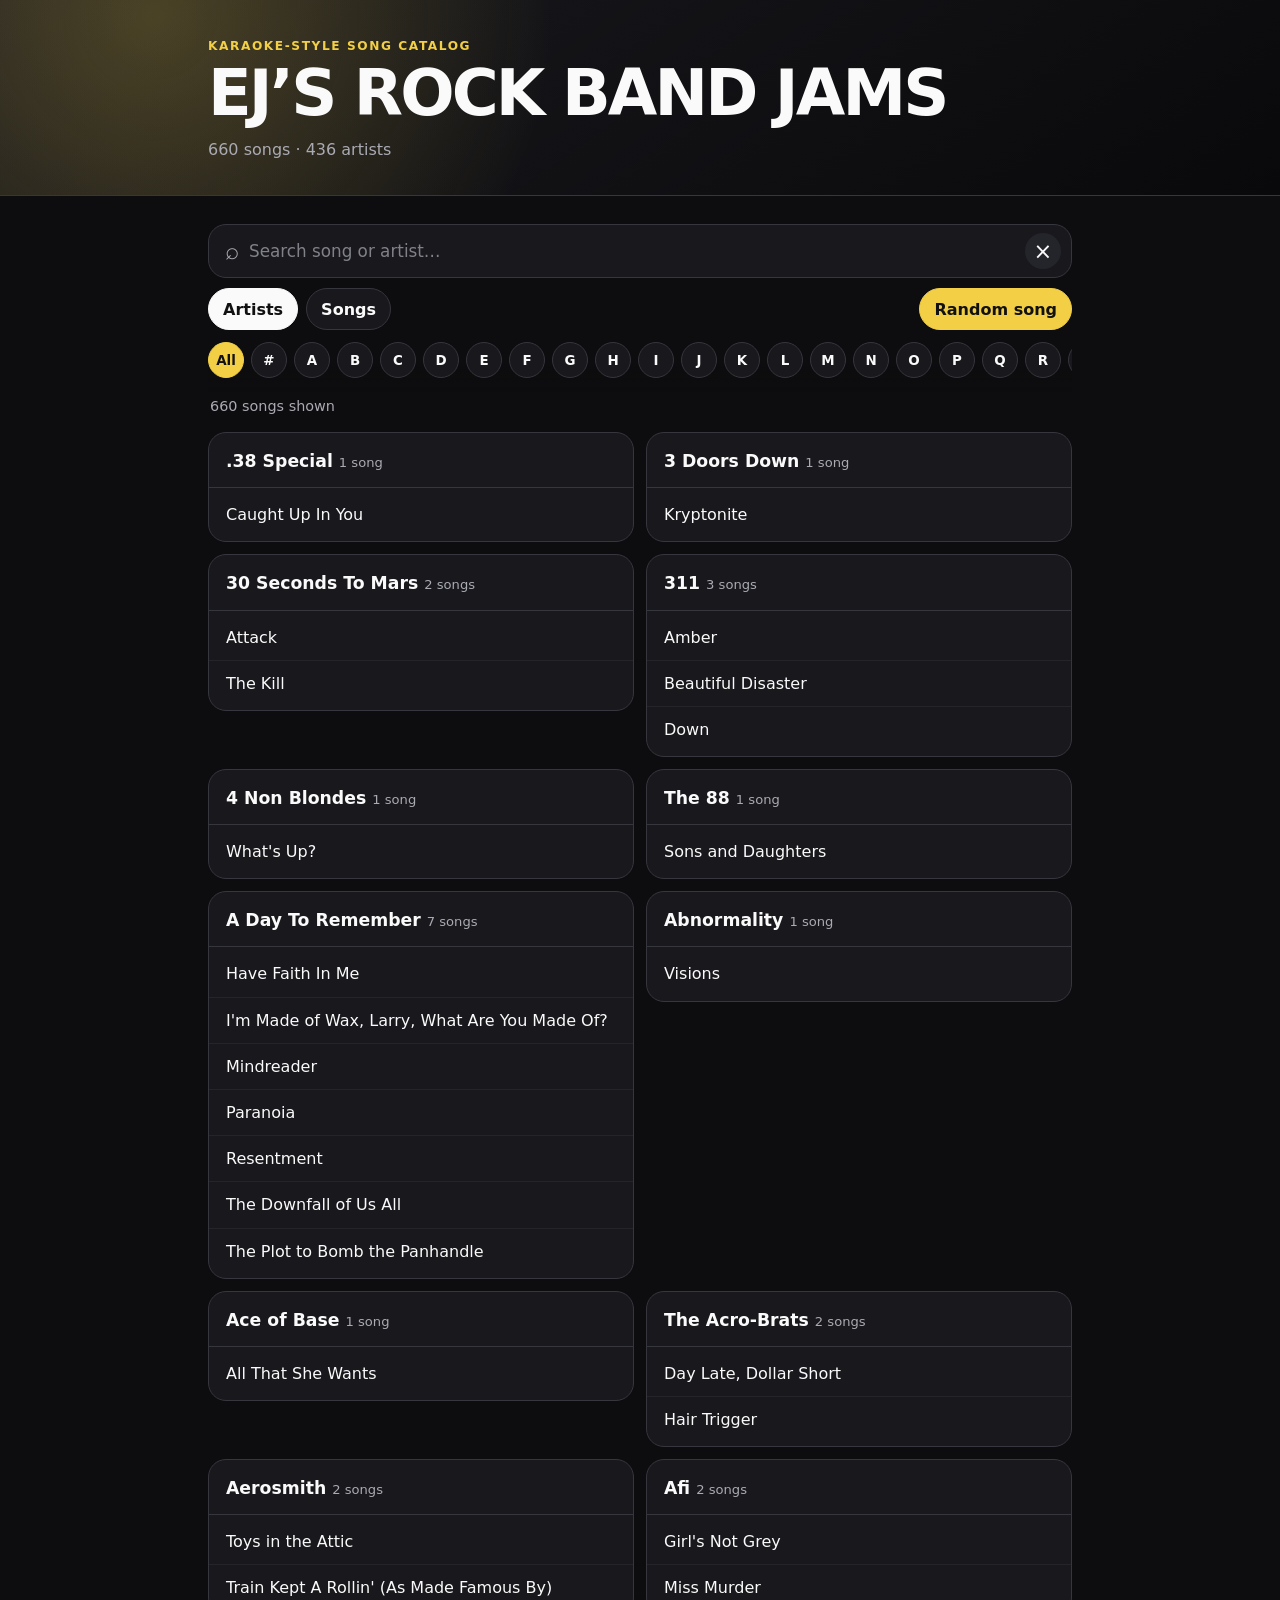
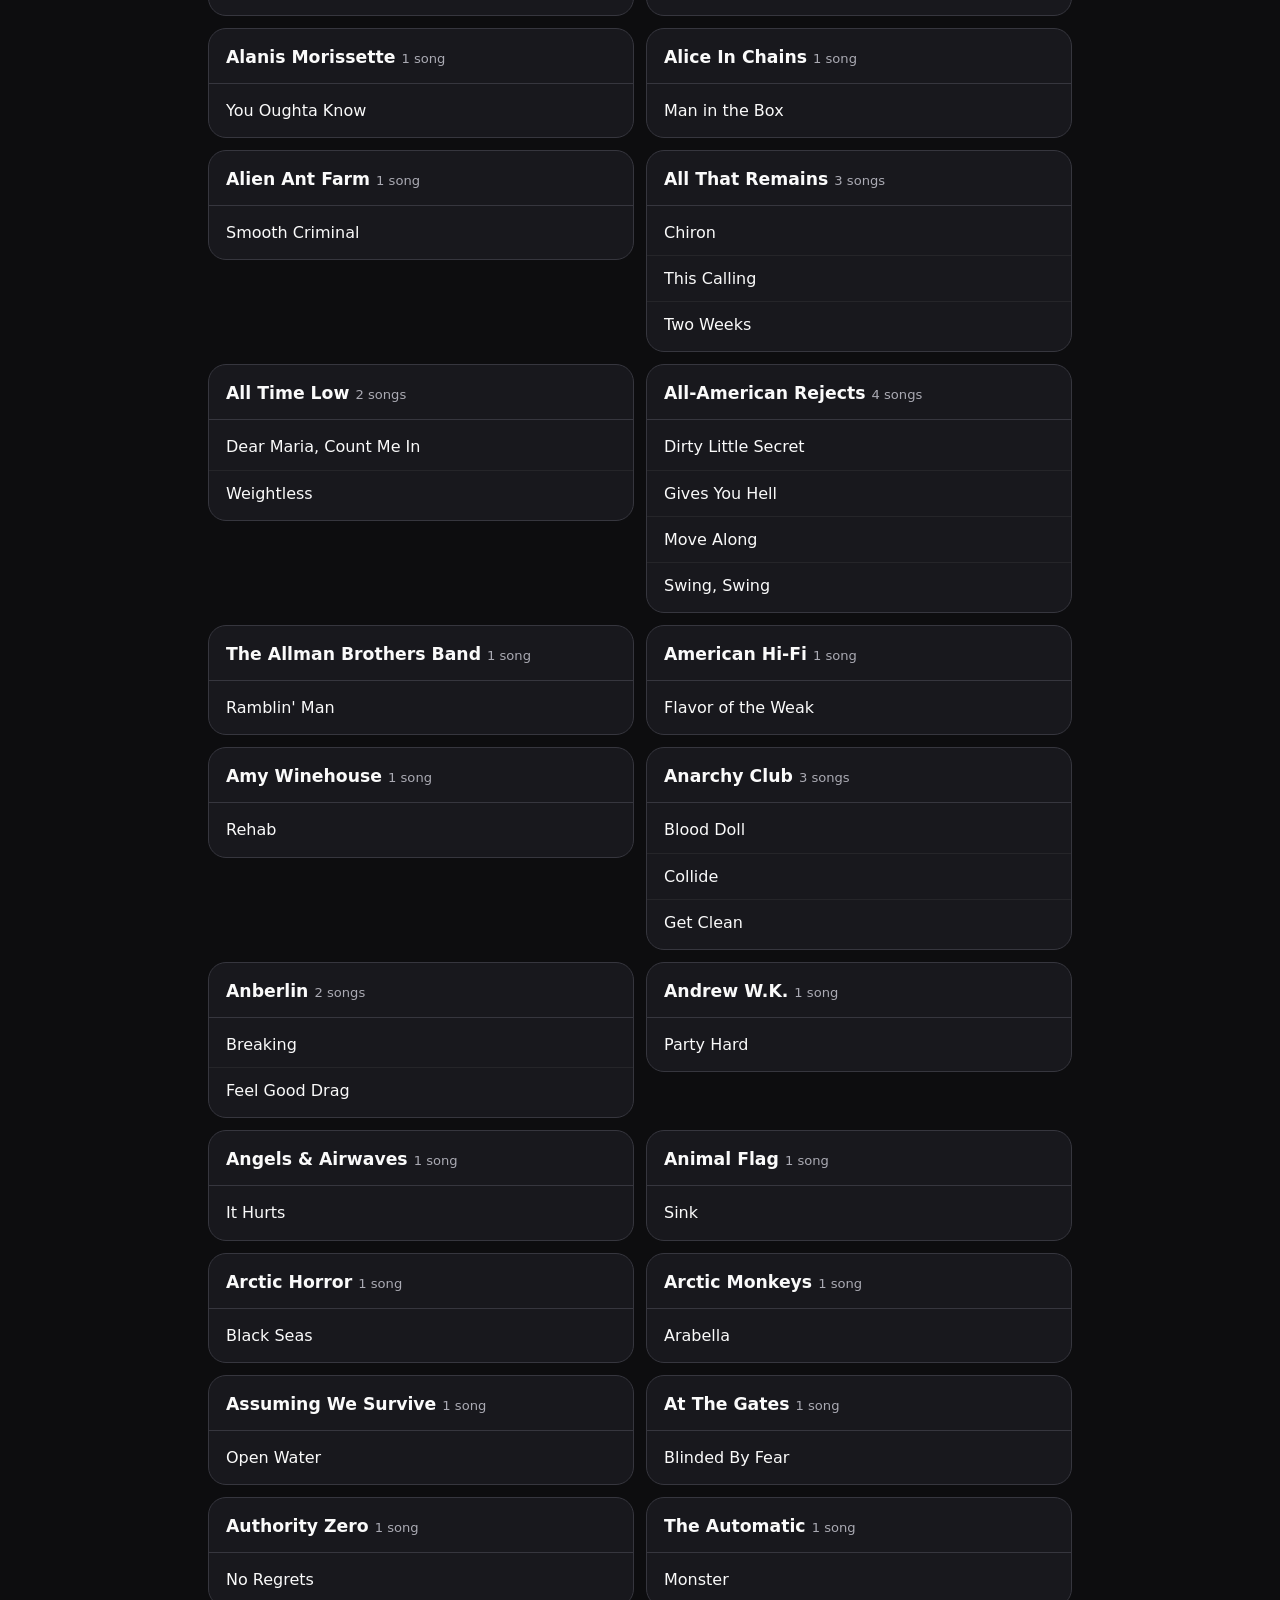
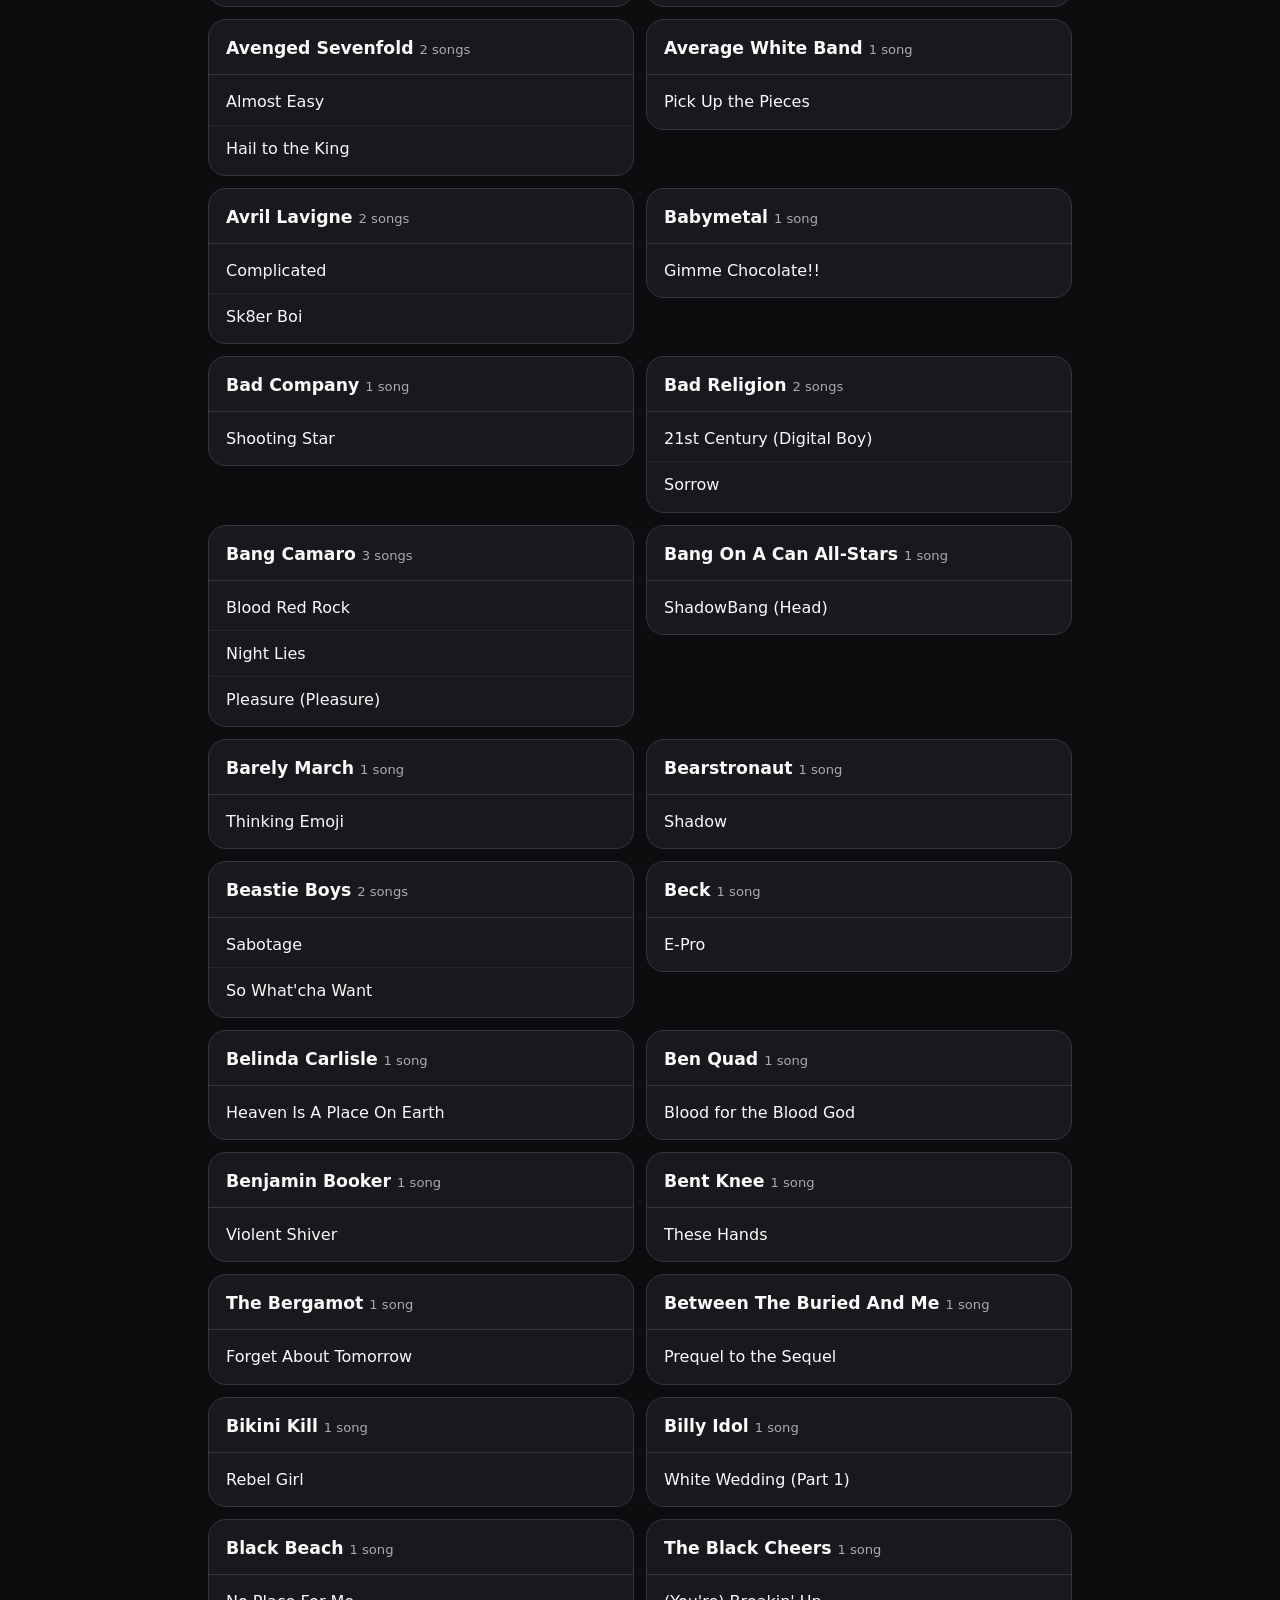
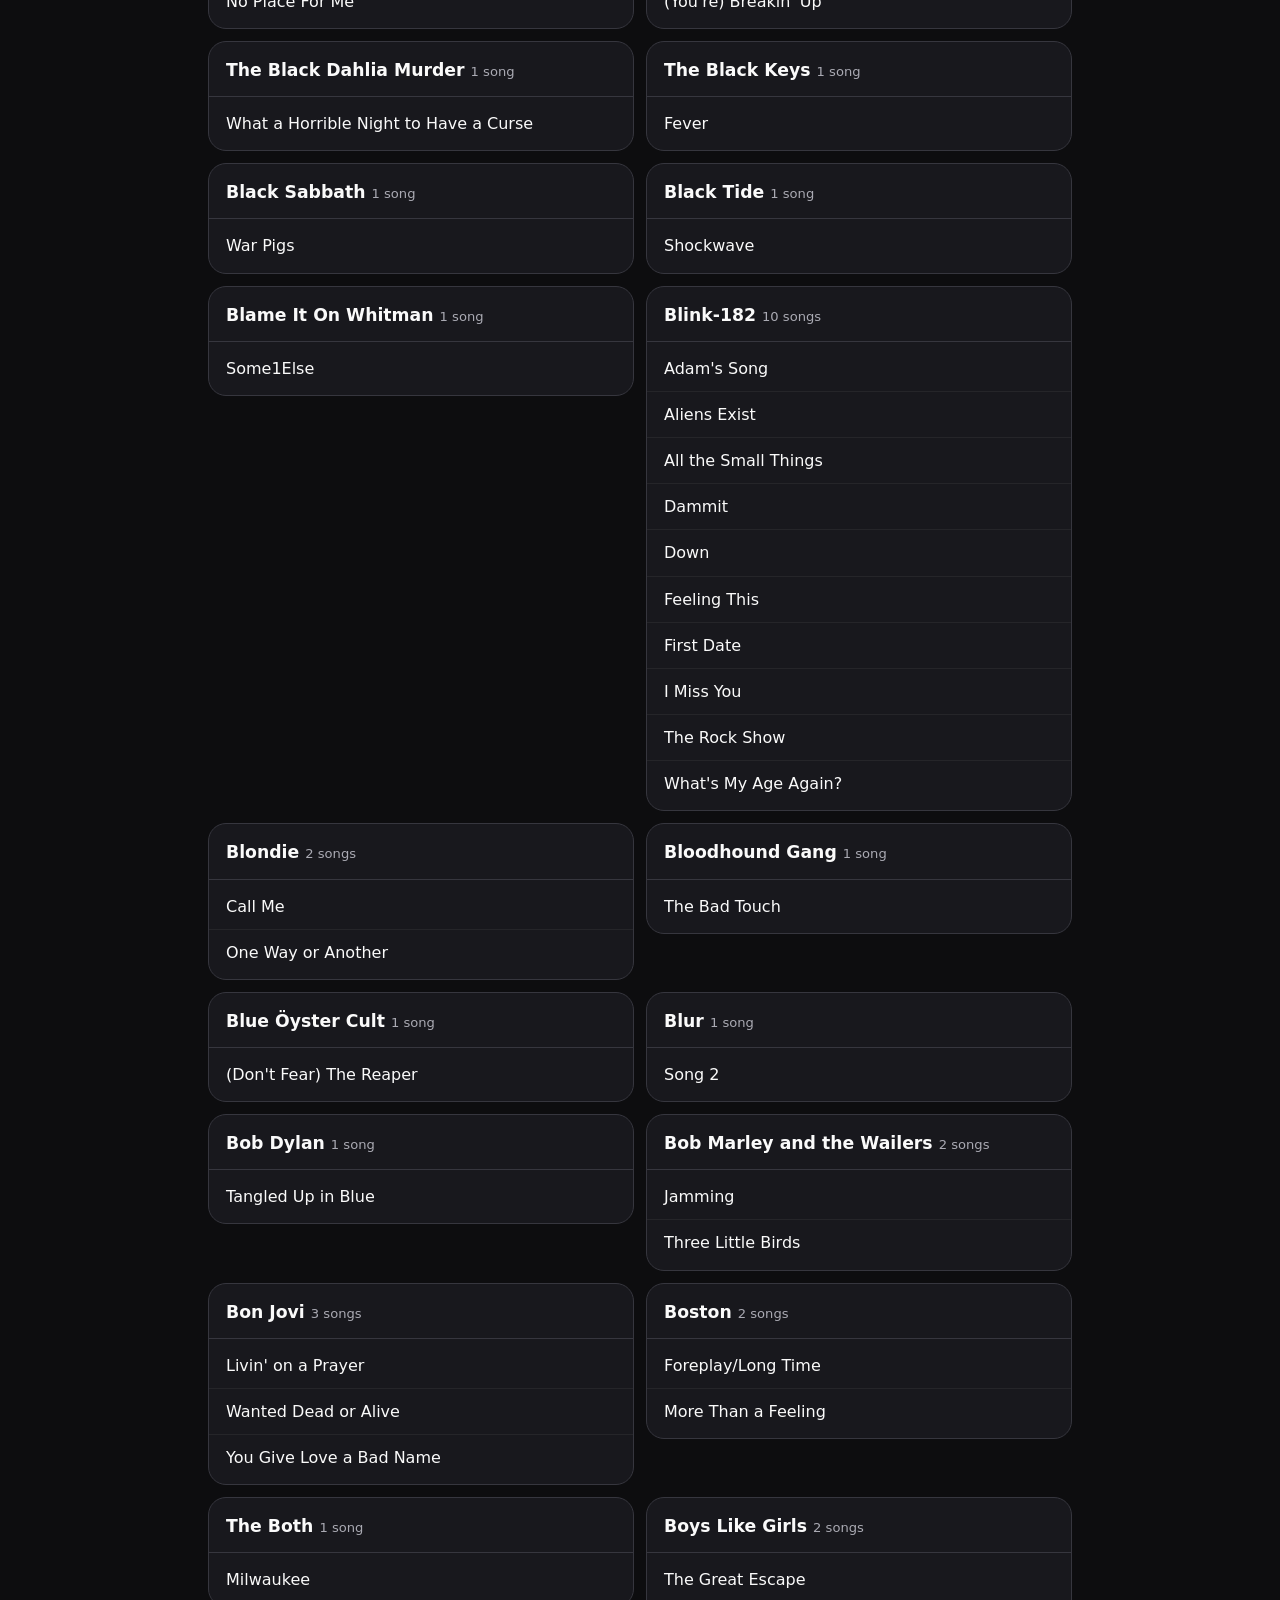
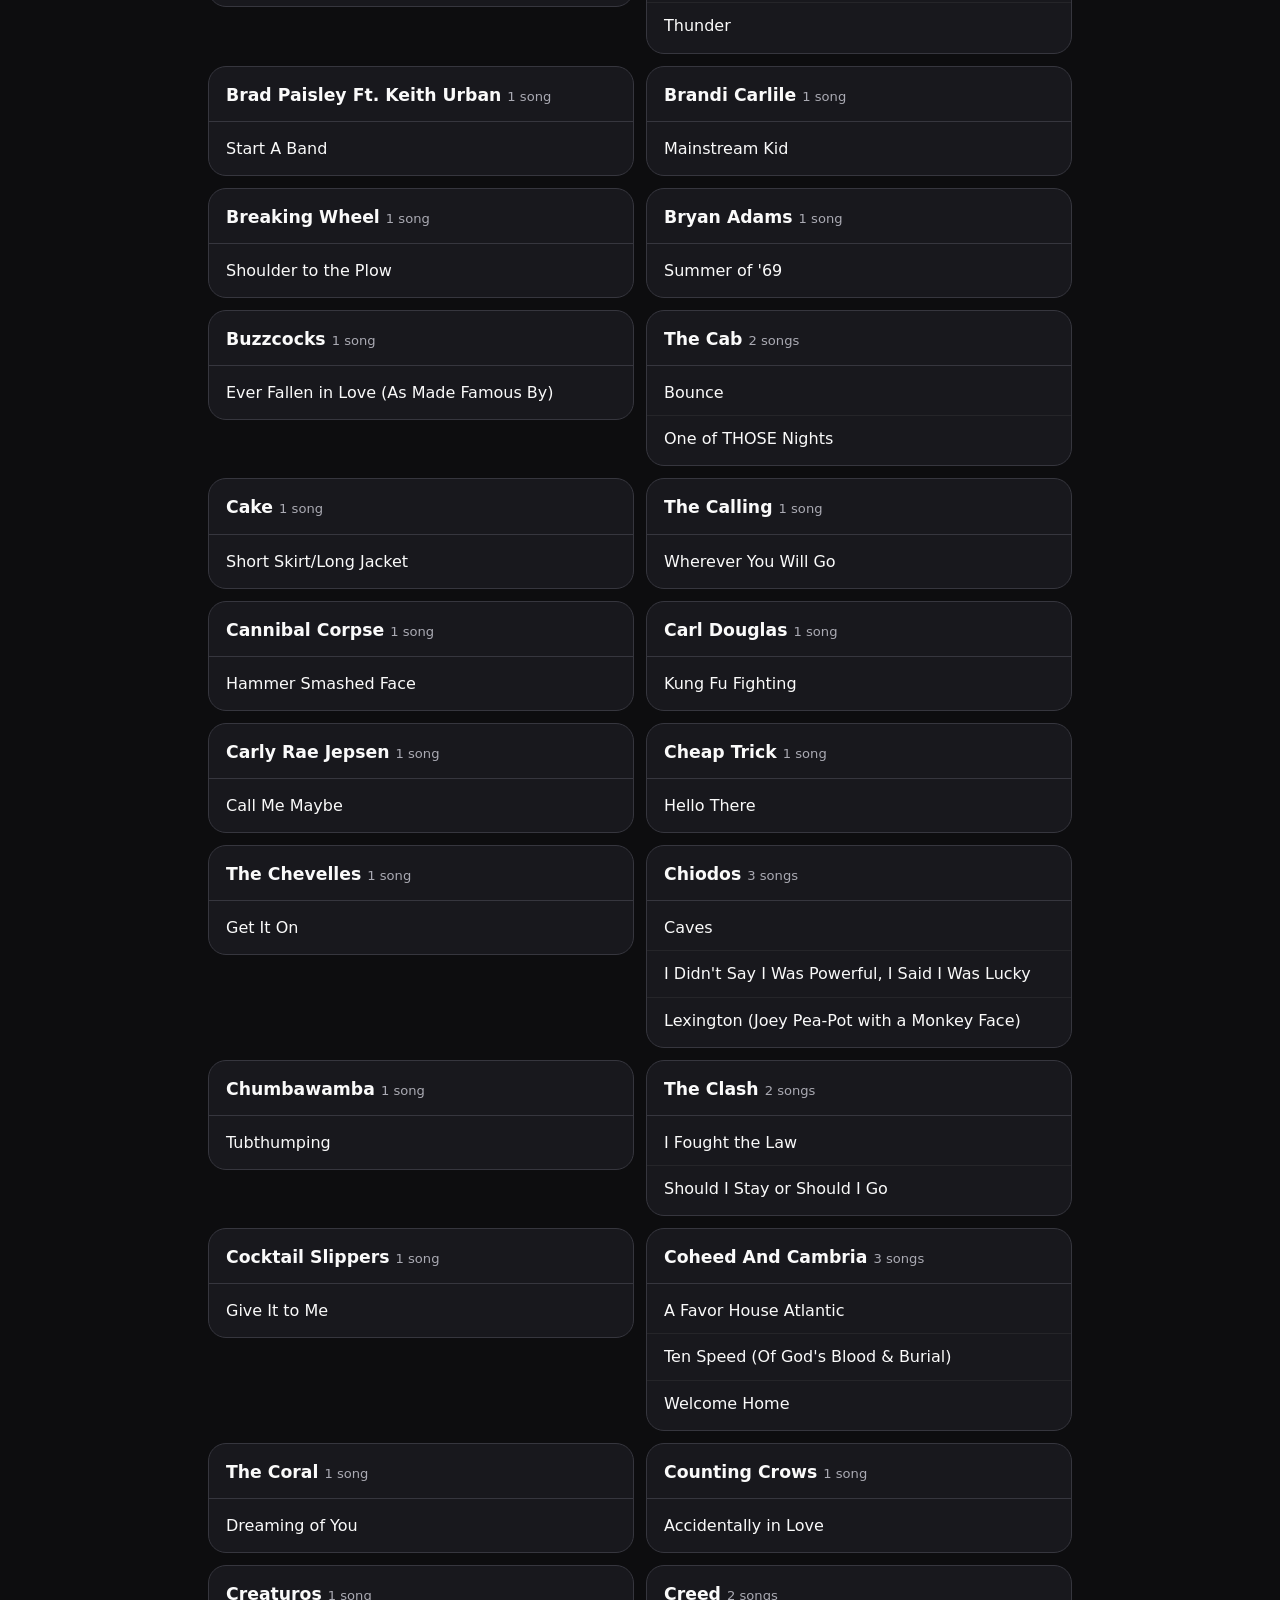
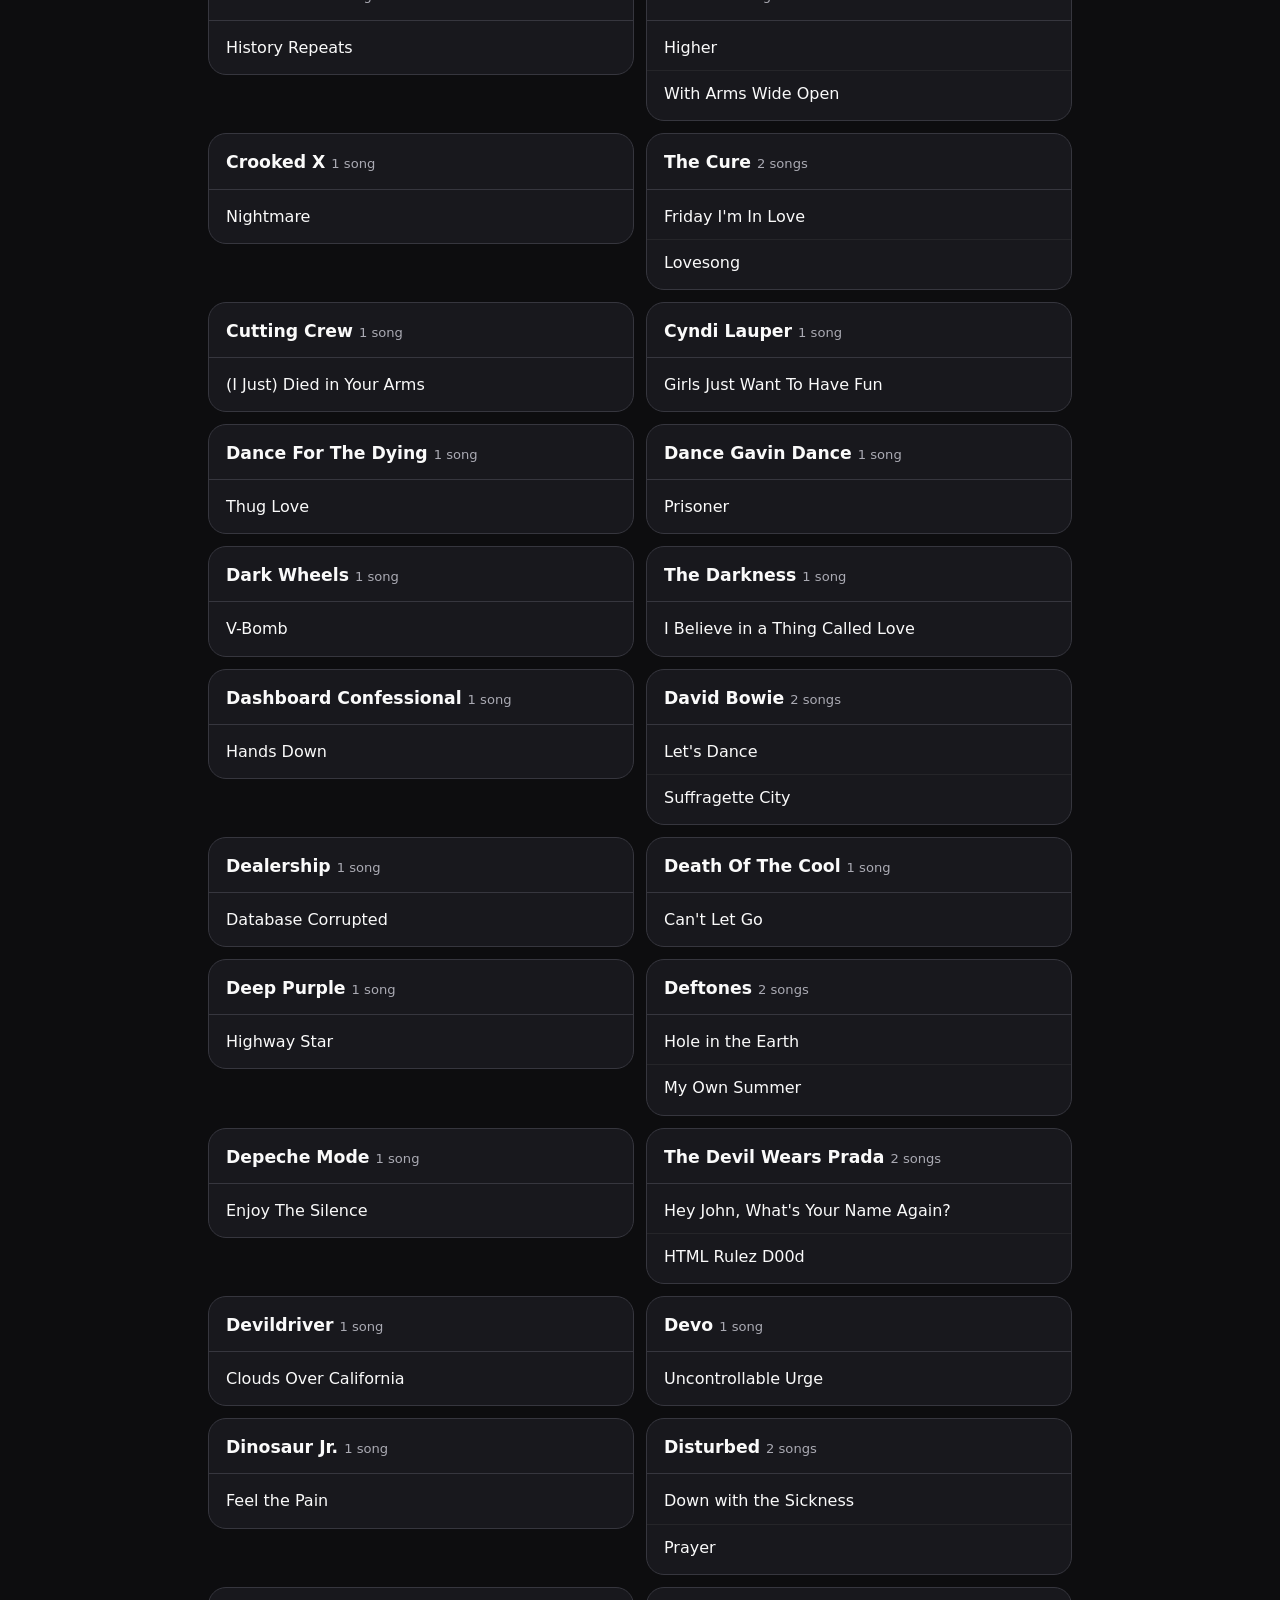
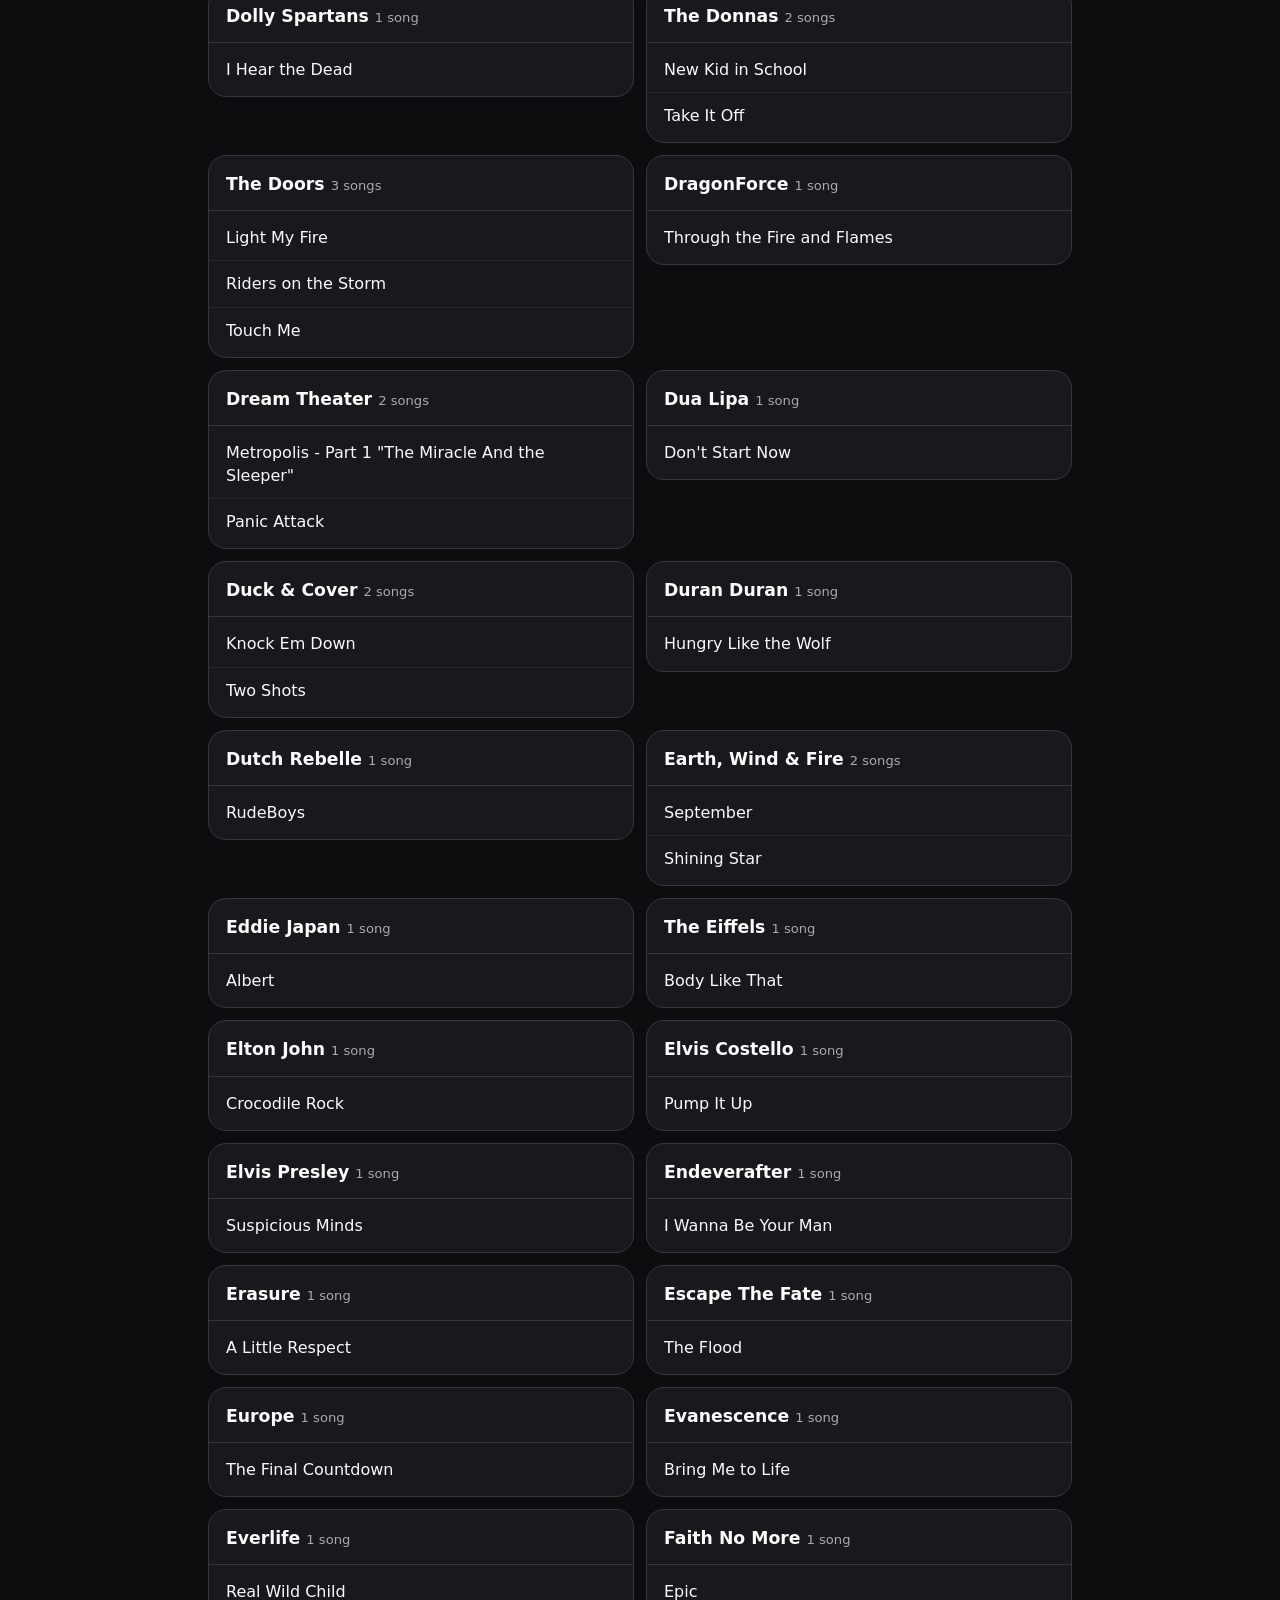
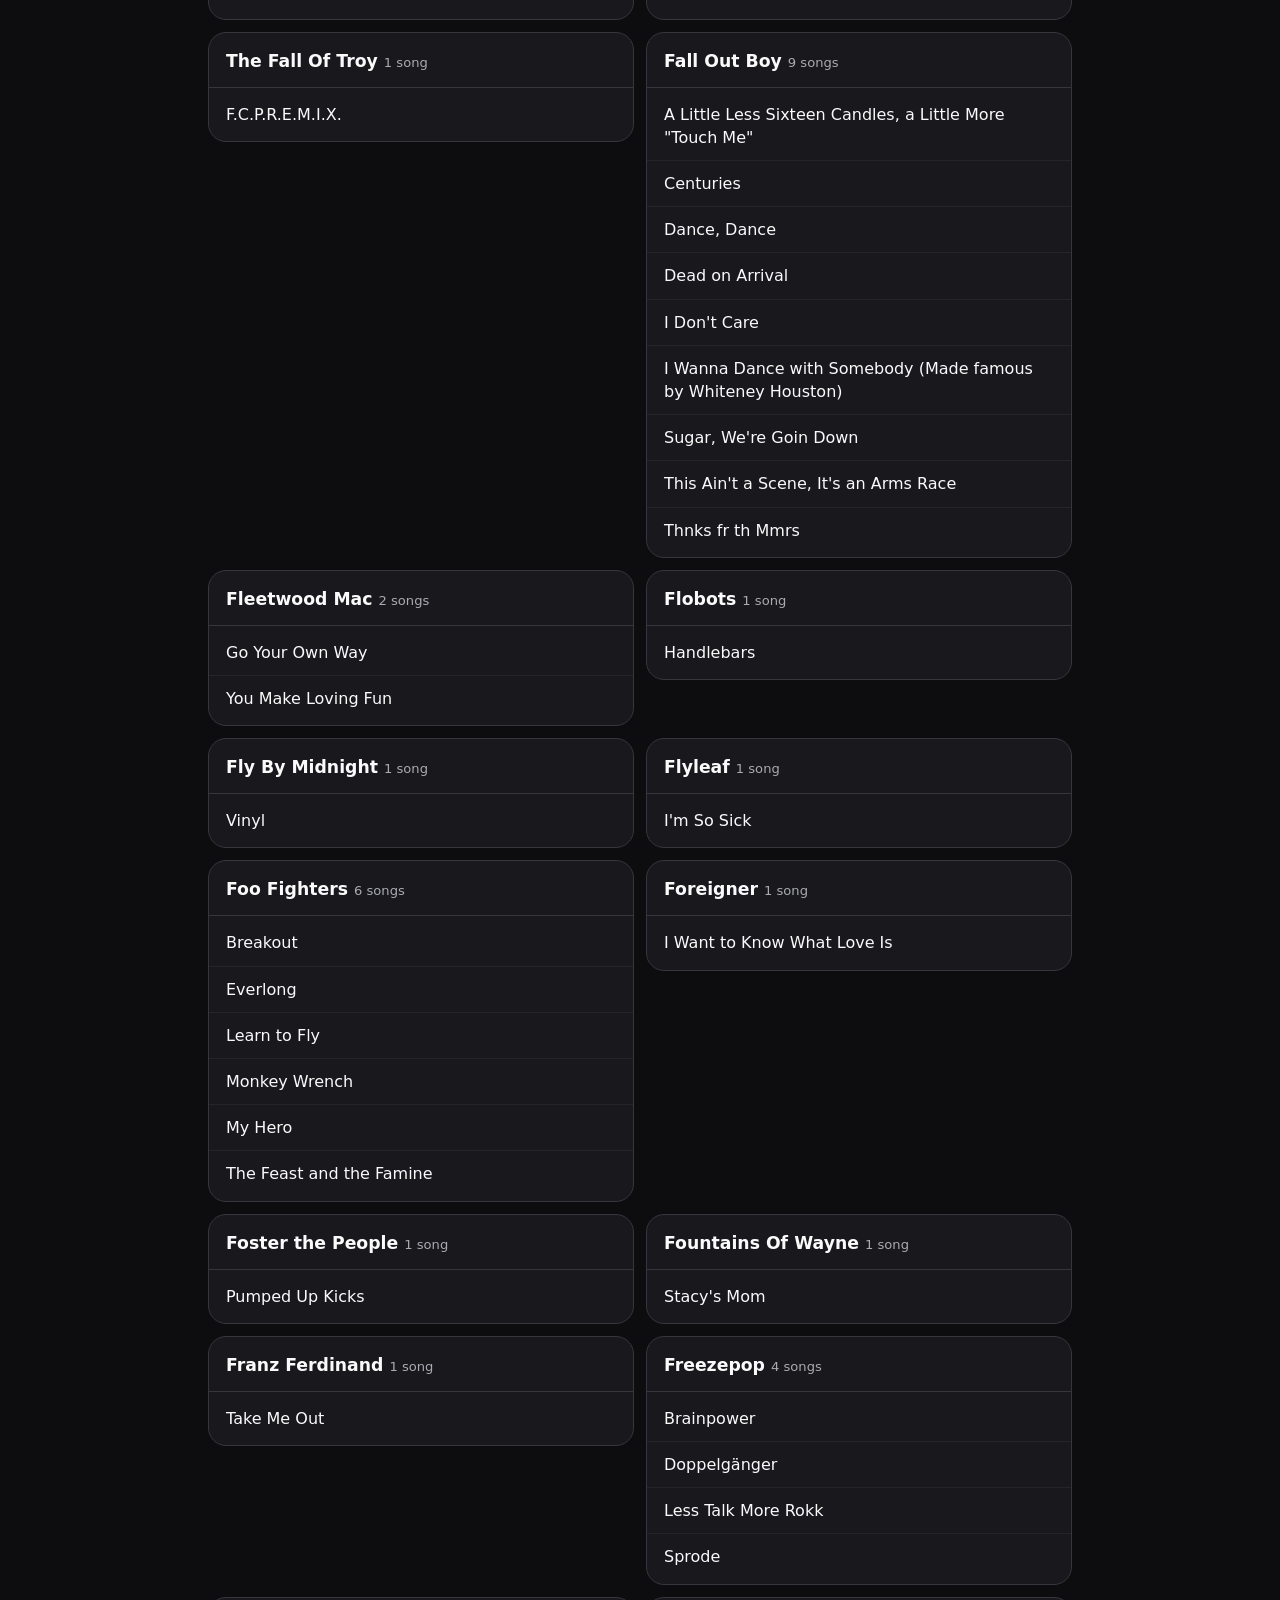
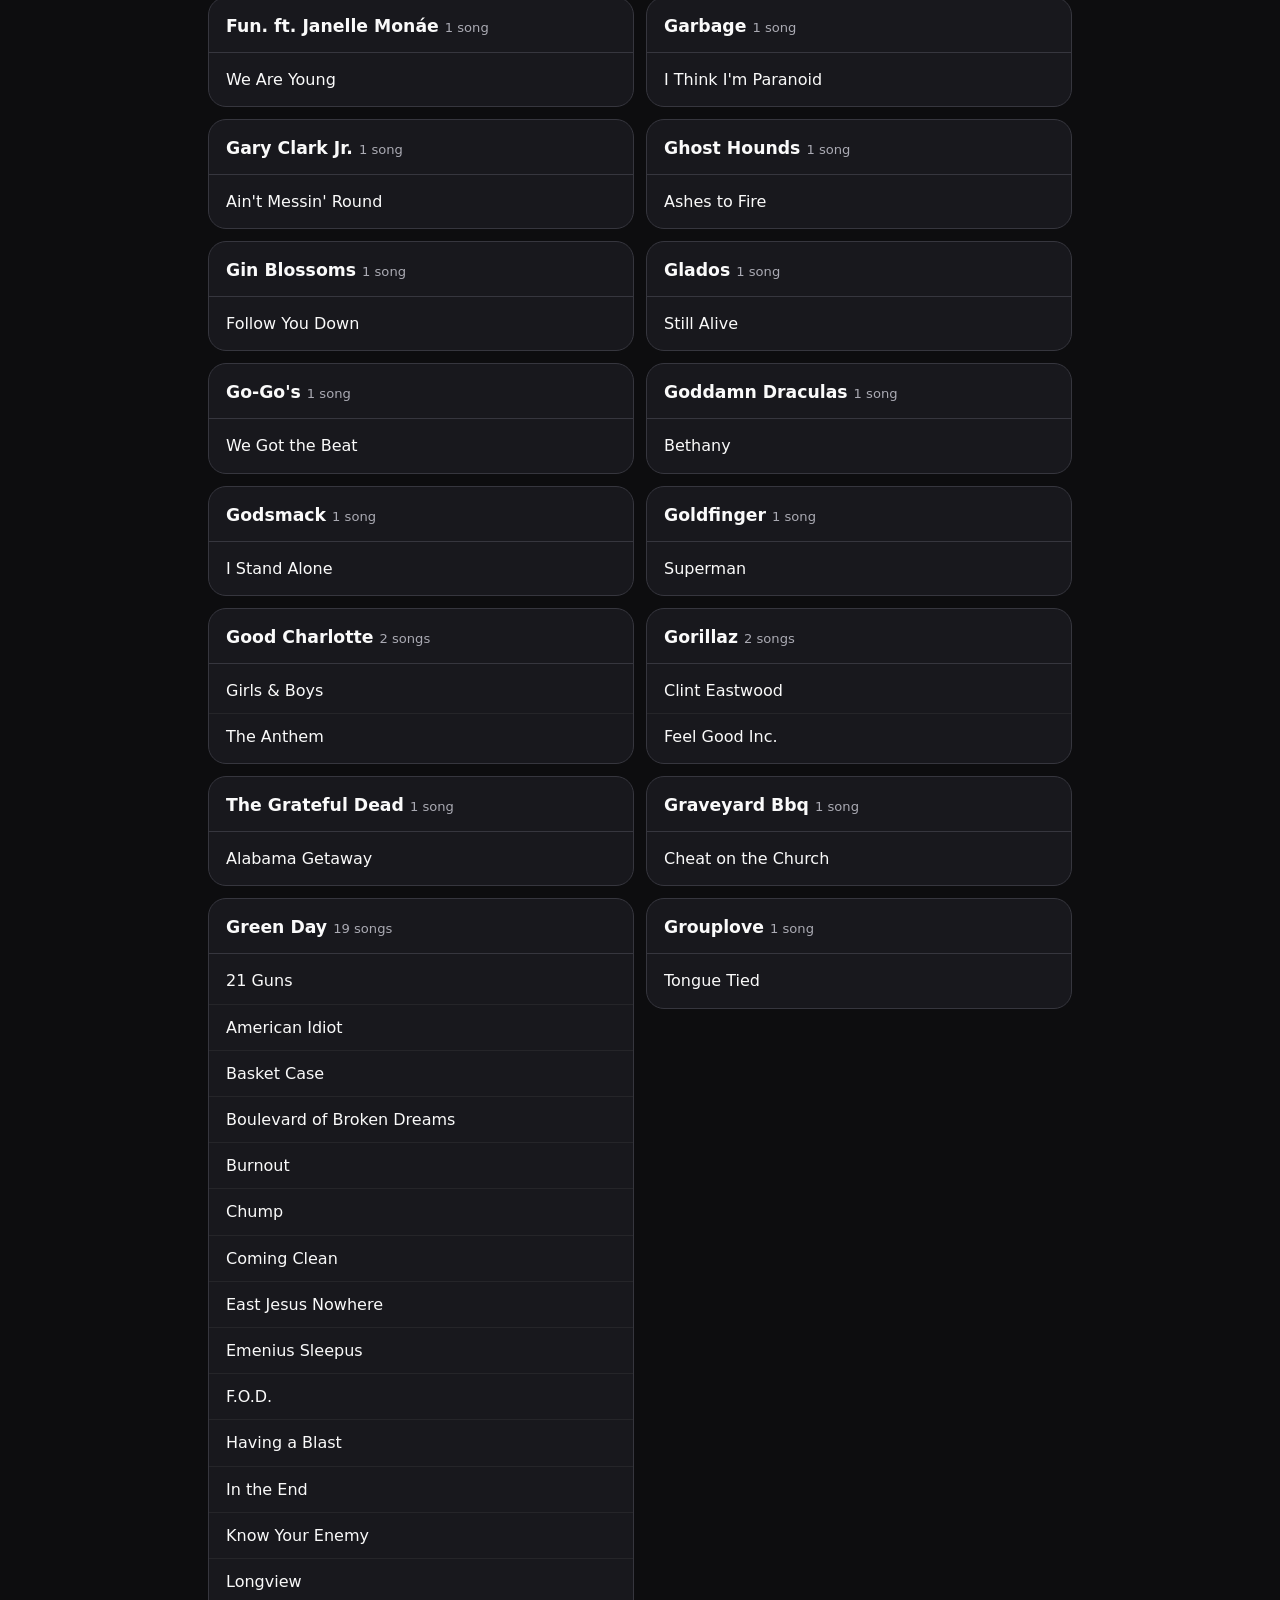
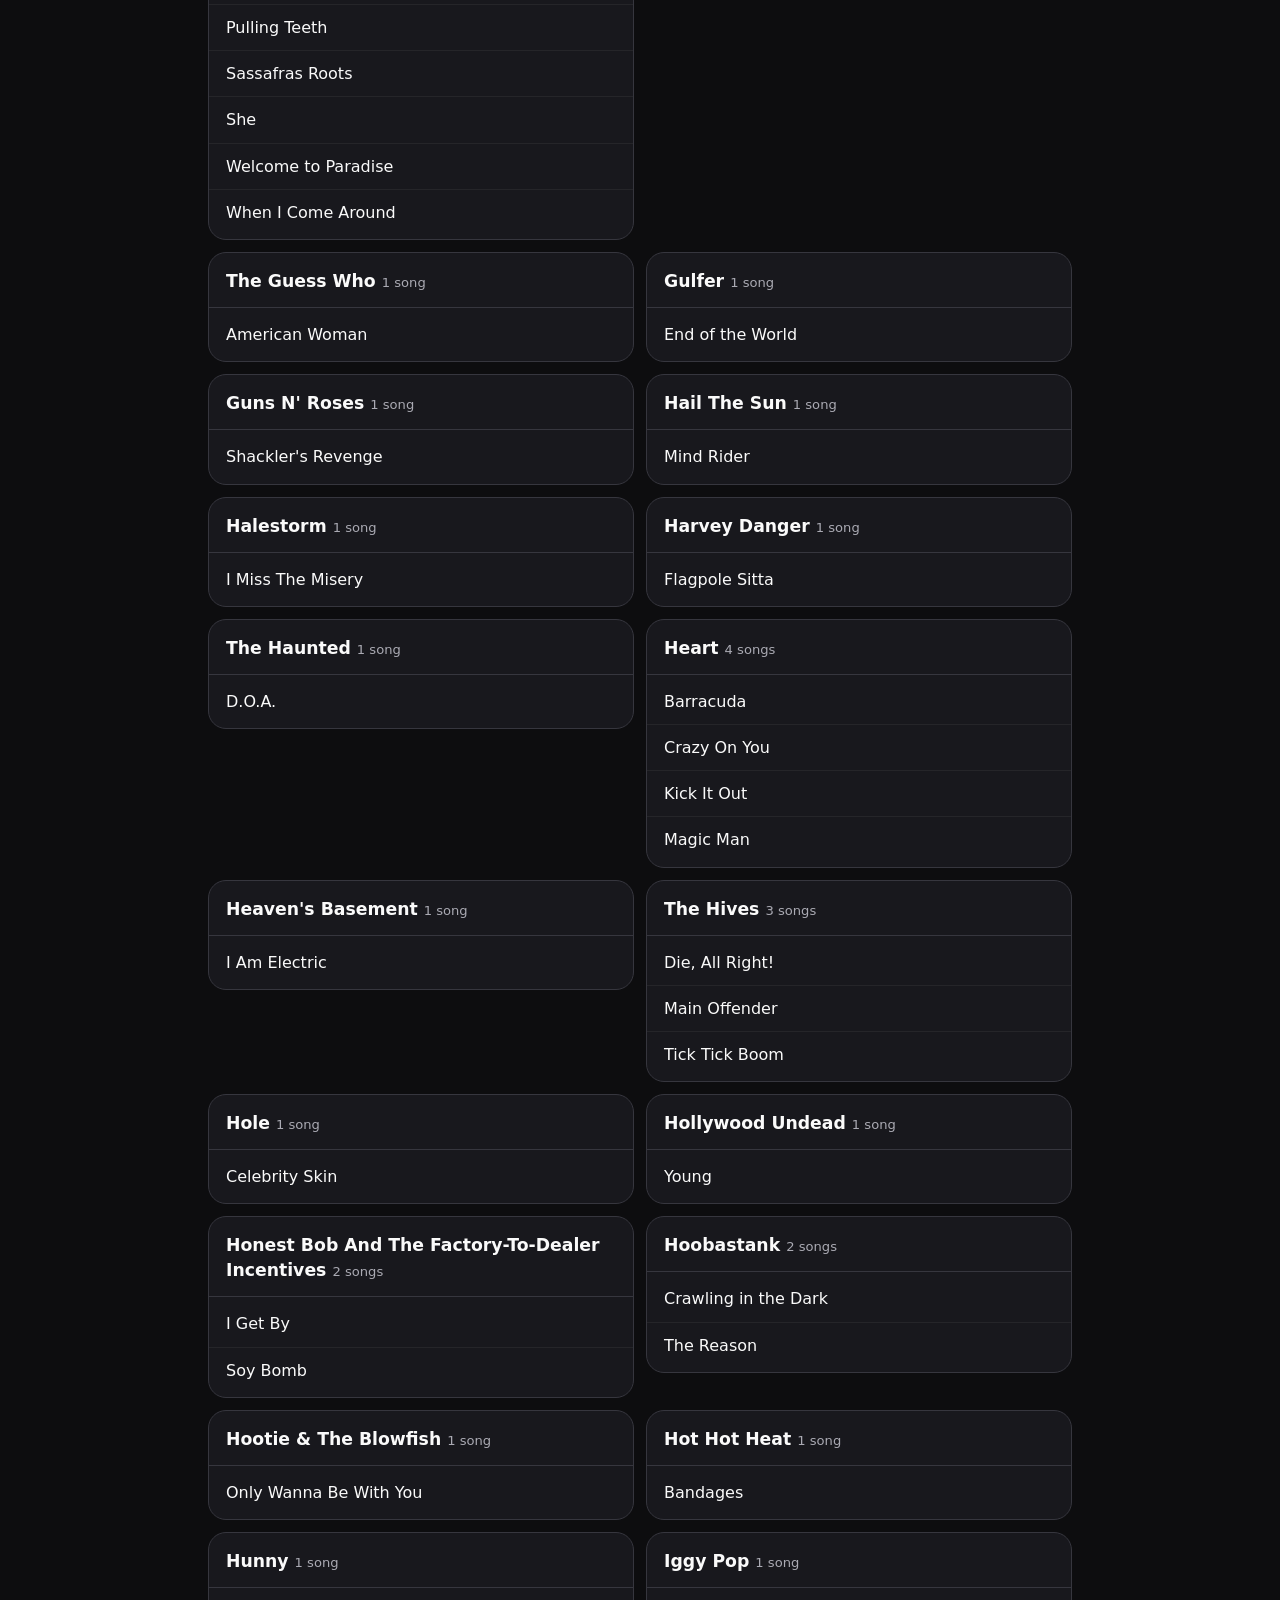
==== index.html @ 7a15b7ff "Add files via upload" ====
<!doctype html>
<html lang="en"><head><meta charset="utf-8"><meta name="viewport" content="width=device-width,initial-scale=1,viewport-fit=cover"><meta name="theme-color" content="#111111"><meta name="description" content="Search EJ’s Rock Band Jams by song or artist."><title>EJ’s Rock Band Jams</title><link rel="stylesheet" href="styles.css"></head>
<body><header class="hero"><div class="shell"><p class="eyebrow">KARAOKE-STYLE SONG CATALOG</p><h1>EJ’S ROCK BAND JAMS</h1><p class="subtitle"><span id="songCount">0</span> songs · <span id="artistCount">0</span> artists</p></div></header>
<main class="shell"><section class="controls"><div class="search"><span>⌕</span><input id="search" type="search" placeholder="Search song or artist…" aria-label="Search song or artist"><button id="clear" aria-label="Clear search">×</button></div><div class="toolbar"><button id="artists" class="active">Artists</button><button id="titles">Songs</button><button id="random">Random song</button></div><nav id="letters" aria-label="Browse by letter"></nav></section><p id="status" class="status"></p><section id="results" class="results"></section><section id="empty" class="empty" hidden><h2>No matches found</h2><p>Try a shorter title or artist name.</p></section></main><button id="top" class="top" aria-label="Back to top">↑</button><footer class="shell">Search by song or artist. Works on phones, tablets, and computers.</footer><script src="songs.js"></script><script src="app.js"></script></body></html>
---- styles.css ----
:root{--bg:#0d0d0f;--panel:#18181d;--panel2:#24242b;--text:#fafafa;--muted:#aaaab3;--line:#36363e;--accent:#f2cf45;color-scheme:dark}*{box-sizing:border-box}html{scroll-behavior:smooth}body{margin:0;background:var(--bg);color:var(--text);font:16px/1.45 system-ui,-apple-system,"Segoe UI",sans-serif}.shell{width:min(100%,900px);margin:auto;padding-left:max(18px,env(safe-area-inset-left));padding-right:max(18px,env(safe-area-inset-right))}.hero{border-bottom:1px solid var(--line);background:radial-gradient(circle at 12% 8%,rgba(242,207,69,.23),transparent 35%),linear-gradient(145deg,#1a1a1f,#09090b)}.hero .shell{padding-top:38px;padding-bottom:34px}.eyebrow{margin:0 0 7px;color:var(--accent);font-size:.76rem;font-weight:800;letter-spacing:.13em}h1{margin:0;font-size:clamp(2rem,8vw,4rem);line-height:.96;letter-spacing:-.045em}.subtitle{margin:14px 0 0;color:var(--muted)}main{padding-top:16px;padding-bottom:52px}.controls{position:sticky;top:0;z-index:5;padding:12px 0 10px;background:linear-gradient(var(--bg) 84%,transparent)}.search{display:grid;grid-template-columns:auto 1fr auto;gap:8px;align-items:center;min-height:54px;padding:0 10px 0 16px;border:1px solid var(--line);border-radius:18px;background:var(--panel)}.search:focus-within{border-color:var(--accent);box-shadow:0 0 0 3px rgba(242,207,69,.14)}.search span{font-size:1.5rem;color:var(--muted)}input{width:100%;min-width:0;border:0;outline:0;background:transparent;color:var(--text);font:inherit;font-size:1.05rem}input::placeholder{color:#81818a}button{font:inherit;cursor:pointer}.search button{width:36px;height:36px;border:0;border-radius:50%;background:var(--panel2);color:var(--text);font-size:1.4rem}.toolbar{display:flex;gap:8px;margin-top:10px}.toolbar button{min-height:42px;padding:0 14px;border:1px solid var(--line);border-radius:999px;background:var(--panel);color:var(--text);font-weight:750}.toolbar .active{background:var(--text);color:#111;border-color:var(--text)}#random{margin-left:auto;background:var(--accent);color:#111;border-color:var(--accent)}#letters{display:flex;gap:7px;overflow:auto;padding:12px 0 4px;scrollbar-width:none}#letters::-webkit-scrollbar{display:none}#letters button{flex:0 0 36px;height:36px;border:1px solid var(--line);border-radius:50%;background:var(--panel);color:var(--text);font-size:.84rem;font-weight:800}#letters .active{background:var(--accent);color:#111;border-color:var(--accent)}.status{min-height:24px;margin:4px 2px 12px;color:var(--muted);font-size:.9rem}.results{display:grid;gap:12px}.artist{overflow:hidden;border:1px solid var(--line);border-radius:18px;background:var(--panel)}.artist h2{margin:0;padding:16px 17px 13px;border-bottom:1px solid var(--line);font-size:1.08rem}.artist h2 span{color:var(--muted);font-size:.82rem;font-weight:500}.artist ul{list-style:none;margin:0;padding:4px 0}.artist li{padding:11px 17px;border-bottom:1px solid rgba(255,255,255,.055)}.artist li:last-child{border-bottom:0}.song{padding:14px 16px;border:1px solid var(--line);border-radius:14px;background:var(--panel)}.song strong{display:block}.song small{color:var(--muted)}mark{padding:0 2px;border-radius:4px;background:var(--accent);color:#111}.empty{text-align:center;padding:48px 20px;color:var(--muted)}.empty h2{color:var(--text)}.top{position:fixed;right:max(16px,env(safe-area-inset-right));bottom:max(16px,env(safe-area-inset-bottom));width:48px;height:48px;border:0;border-radius:50%;background:var(--accent);color:#111;font-size:1.35rem;font-weight:900;opacity:0;pointer-events:none;transform:translateY(8px);transition:.2s;box-shadow:0 10px 30px rgba(0,0,0,.35)}.top.show{opacity:1;pointer-events:auto;transform:none}footer{padding-bottom:42px;color:var(--muted);text-align:center;font-size:.85rem}@media(min-width:680px){.results.artist-view,.results.song-view{grid-template-columns:1fr 1fr;align-items:start}}@media(prefers-reduced-motion:reduce){html{scroll-behavior:auto}*{transition:none!important}}
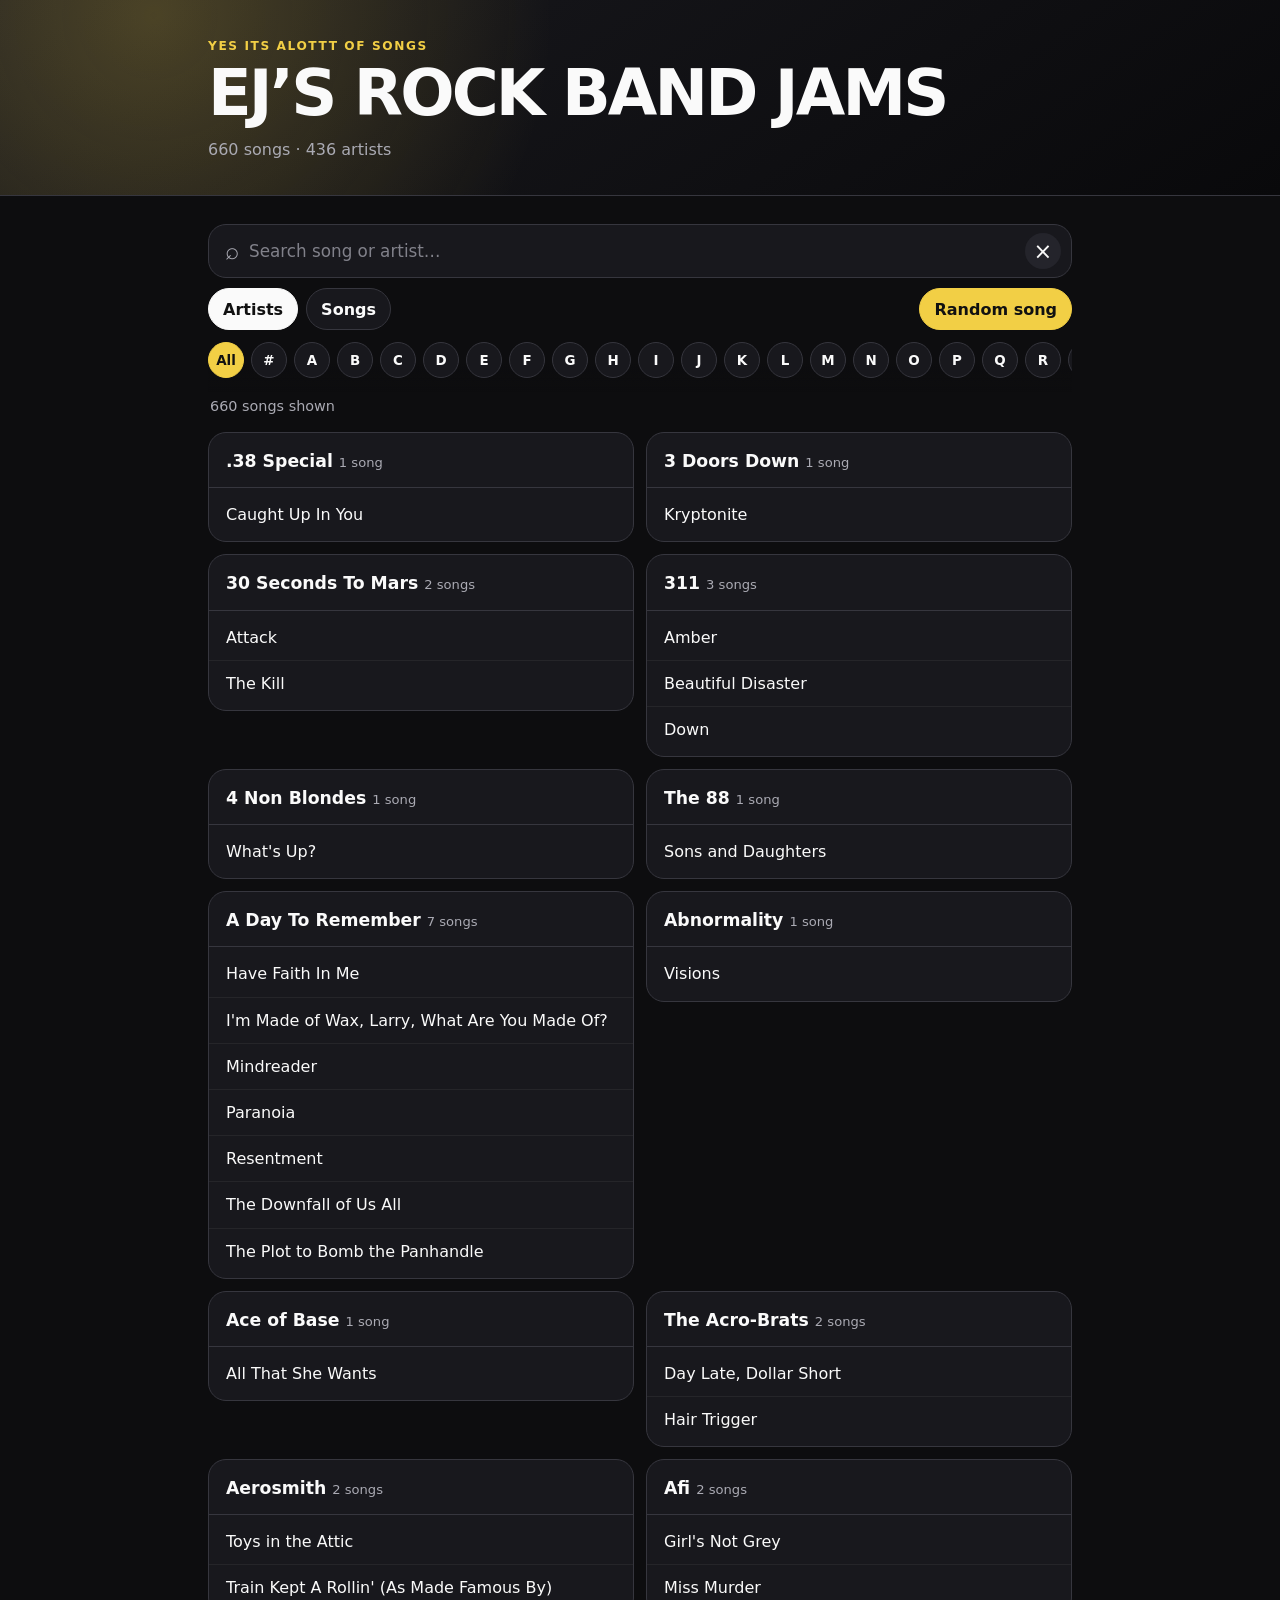
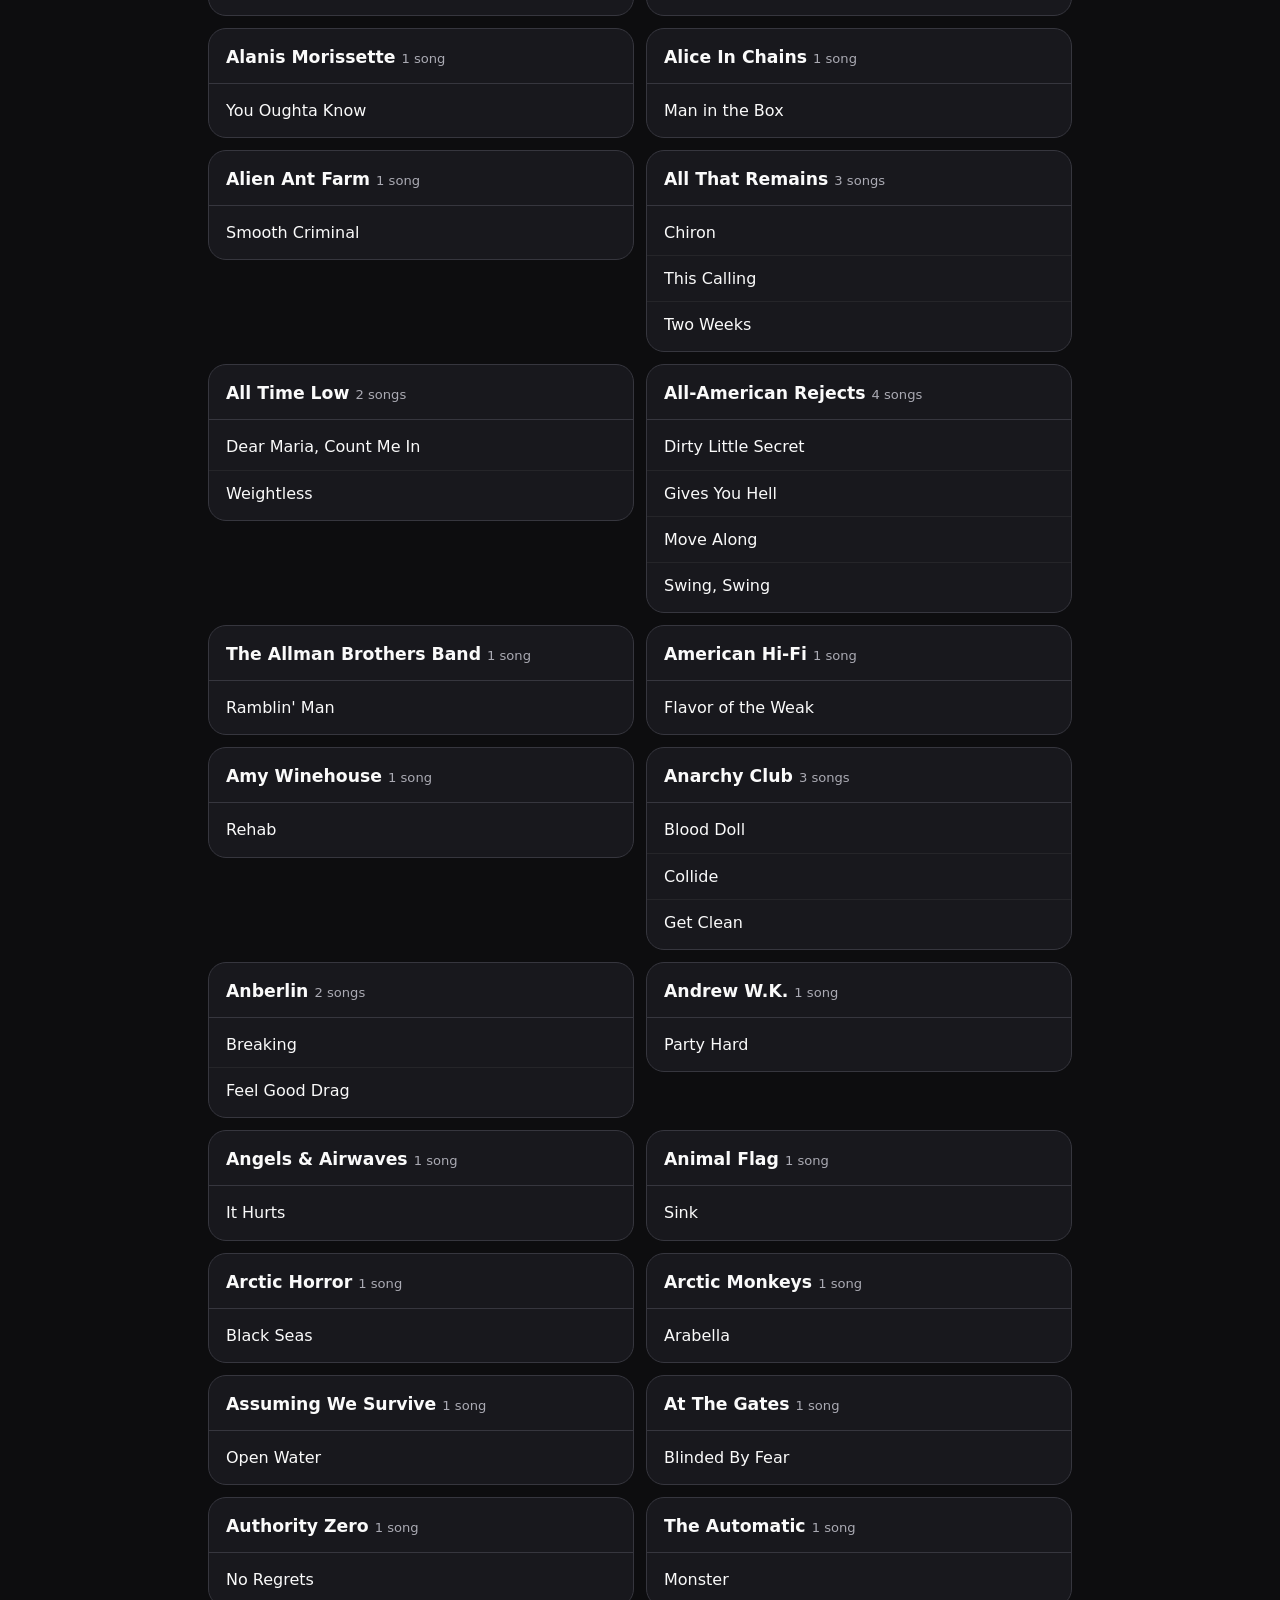
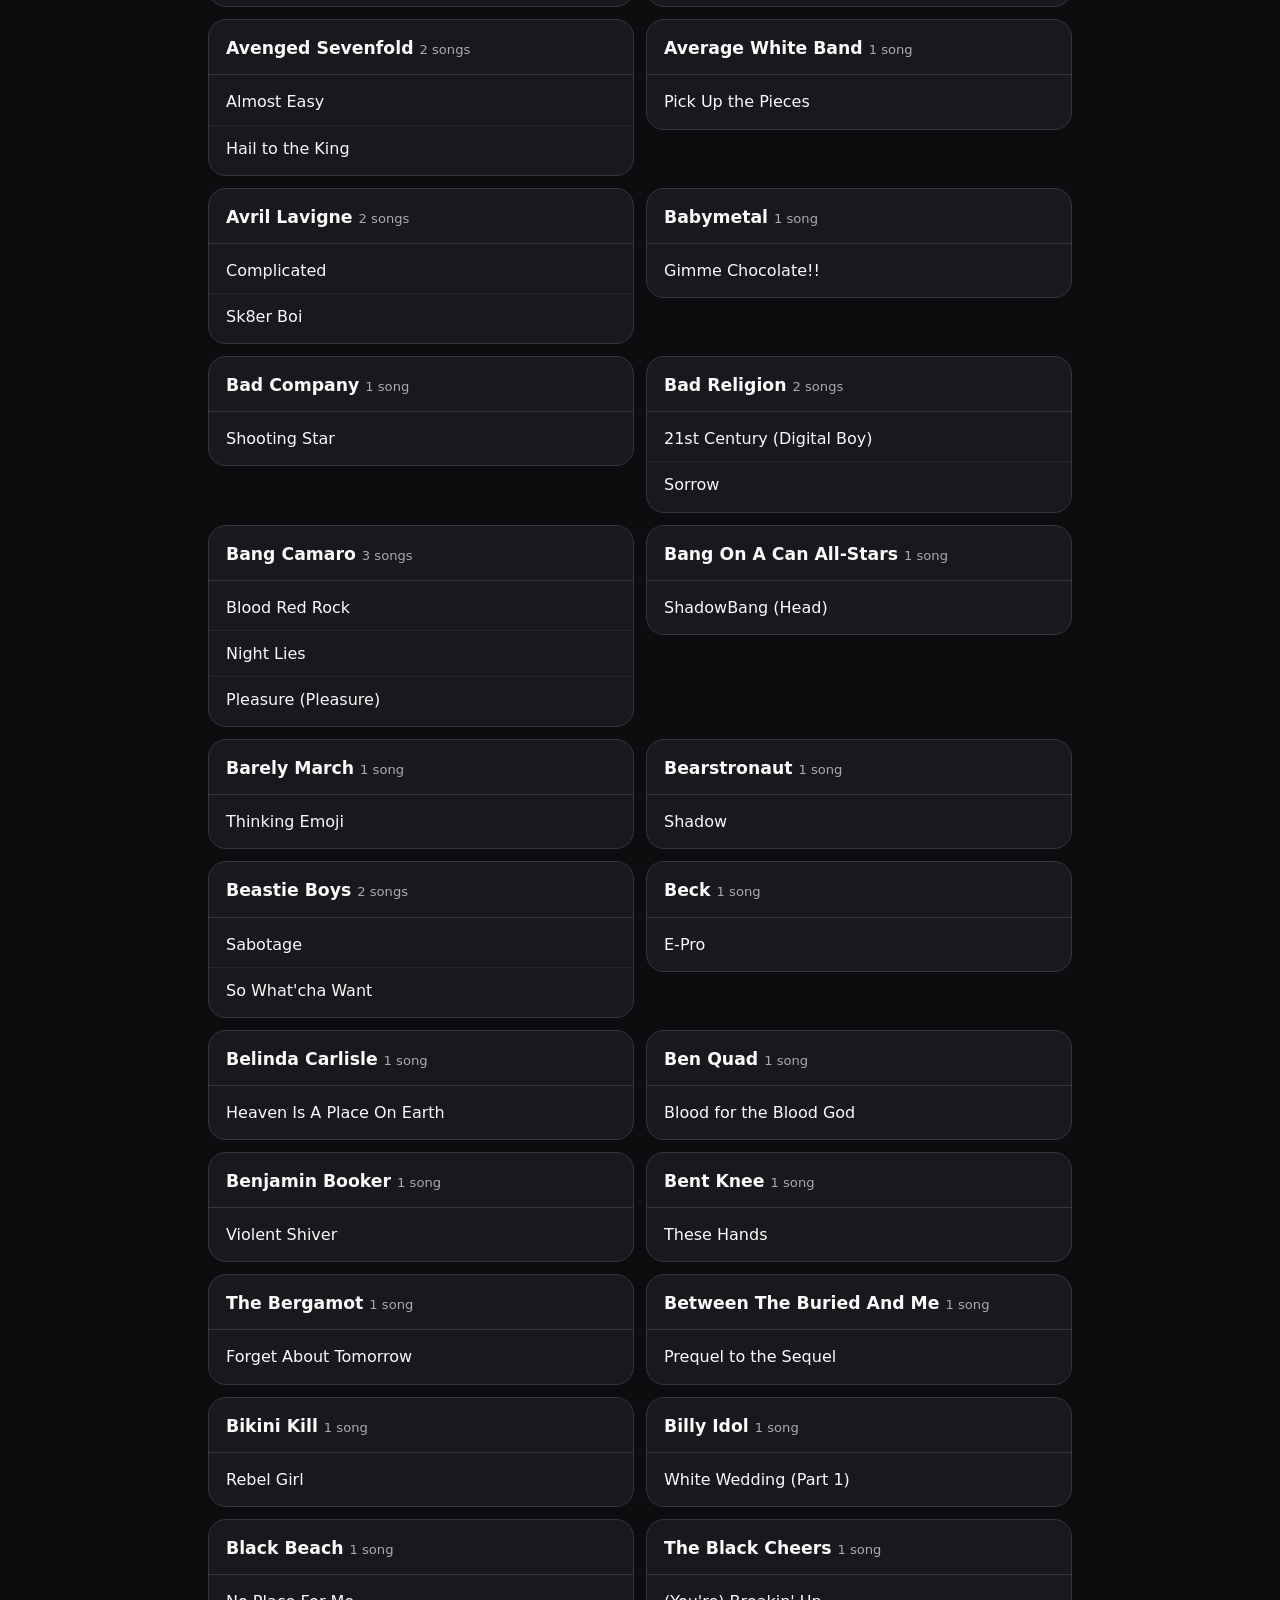
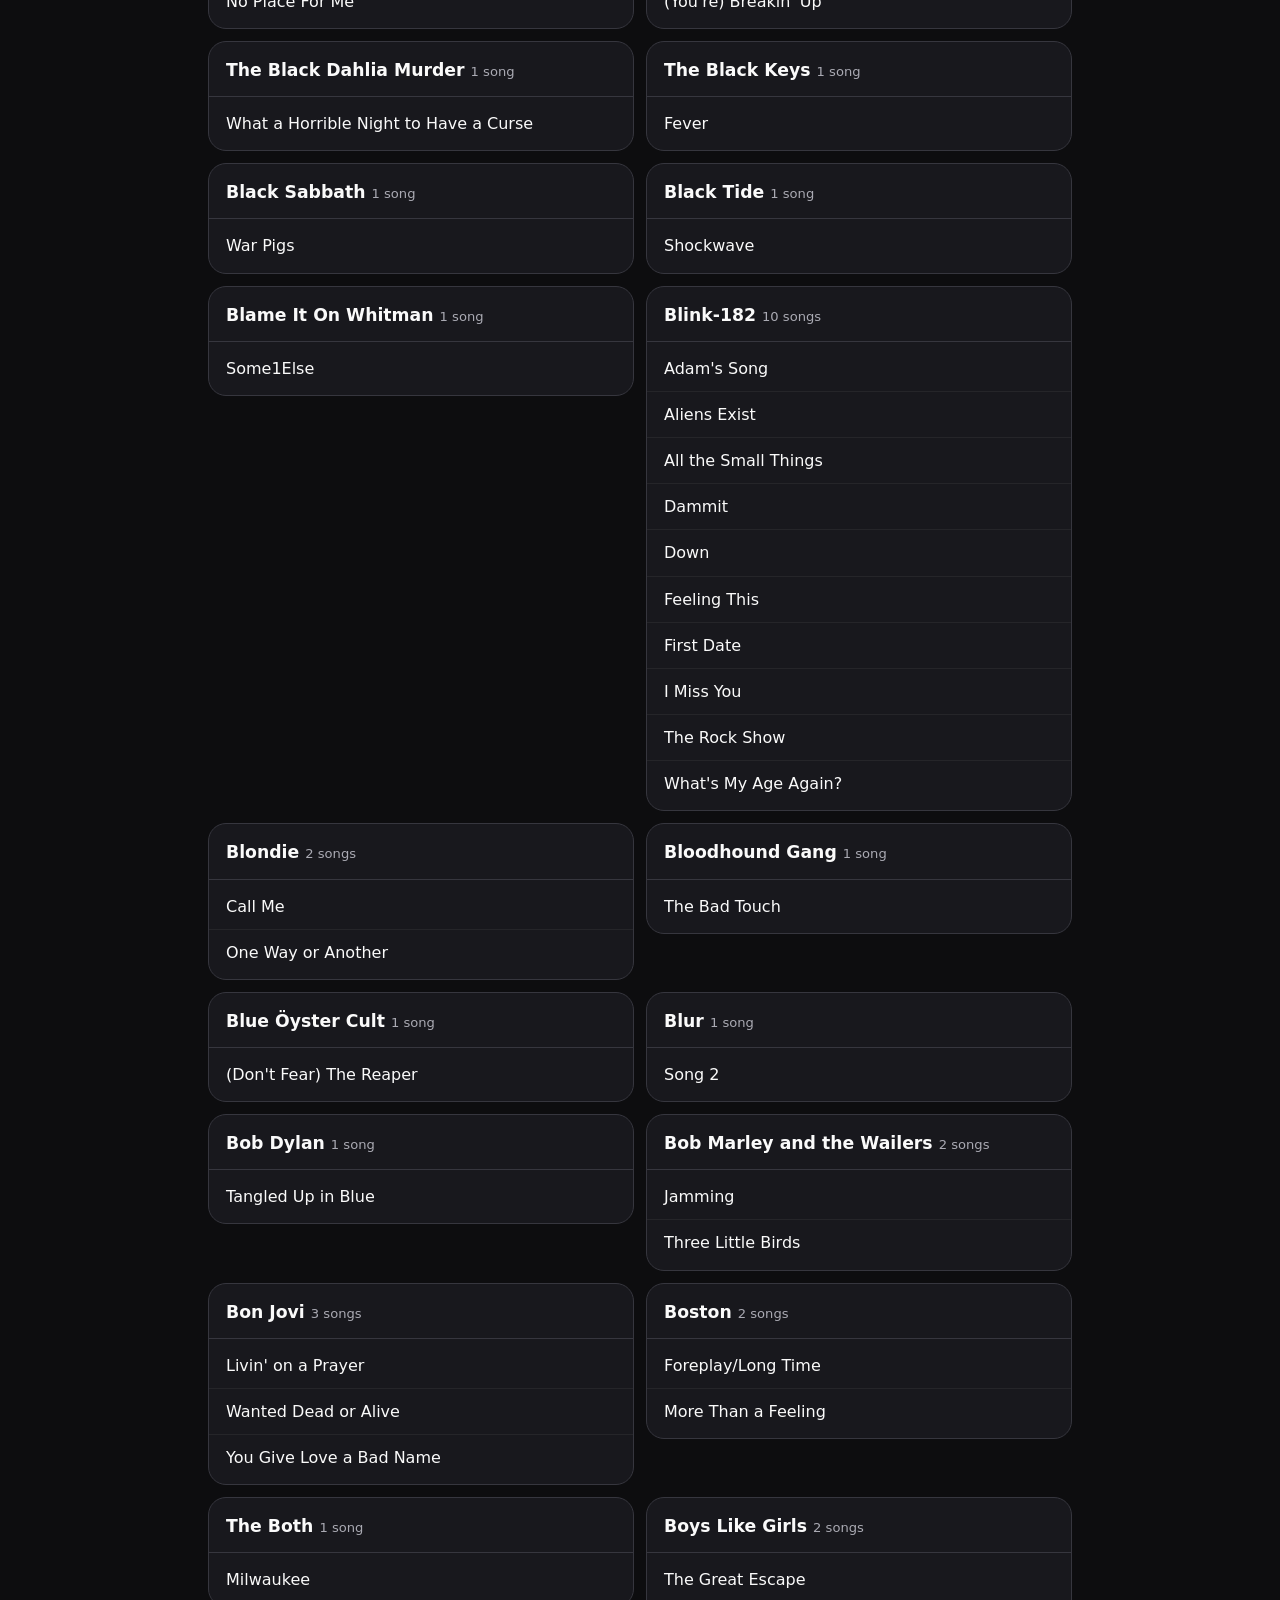
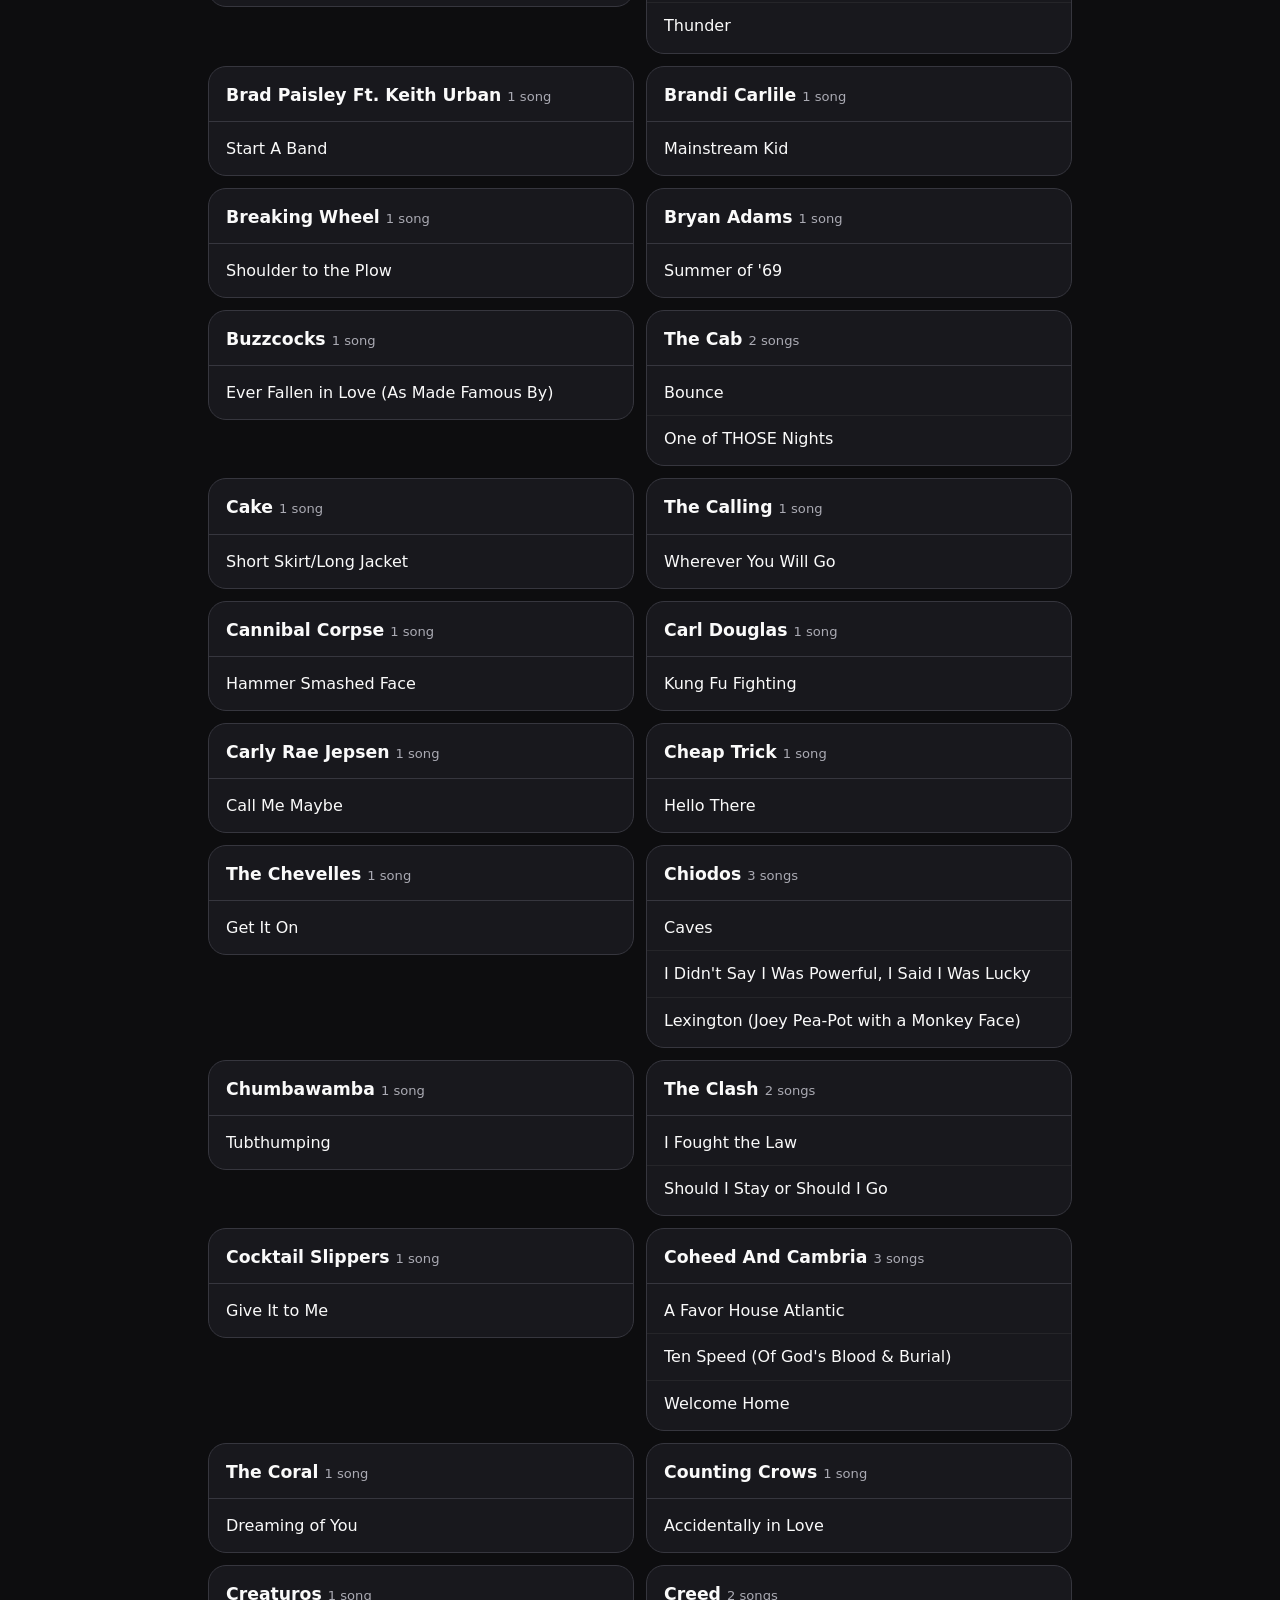
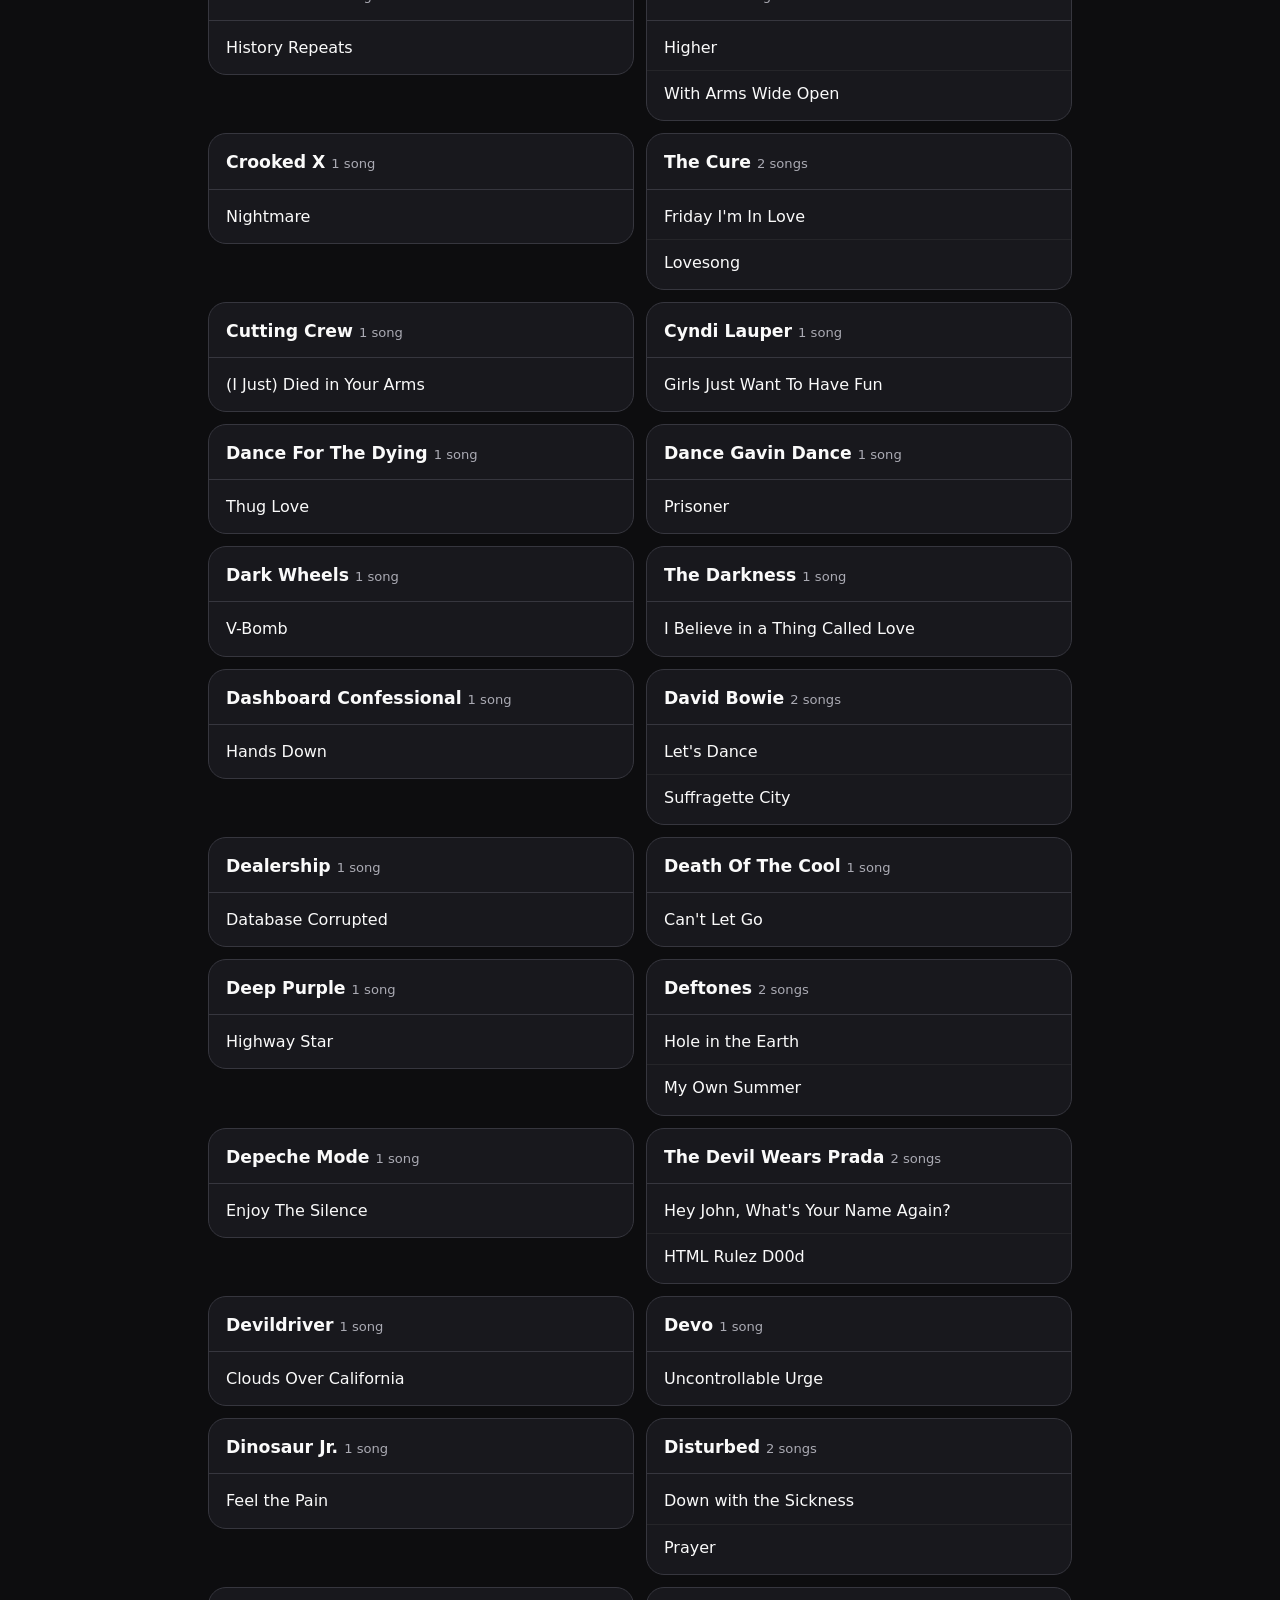
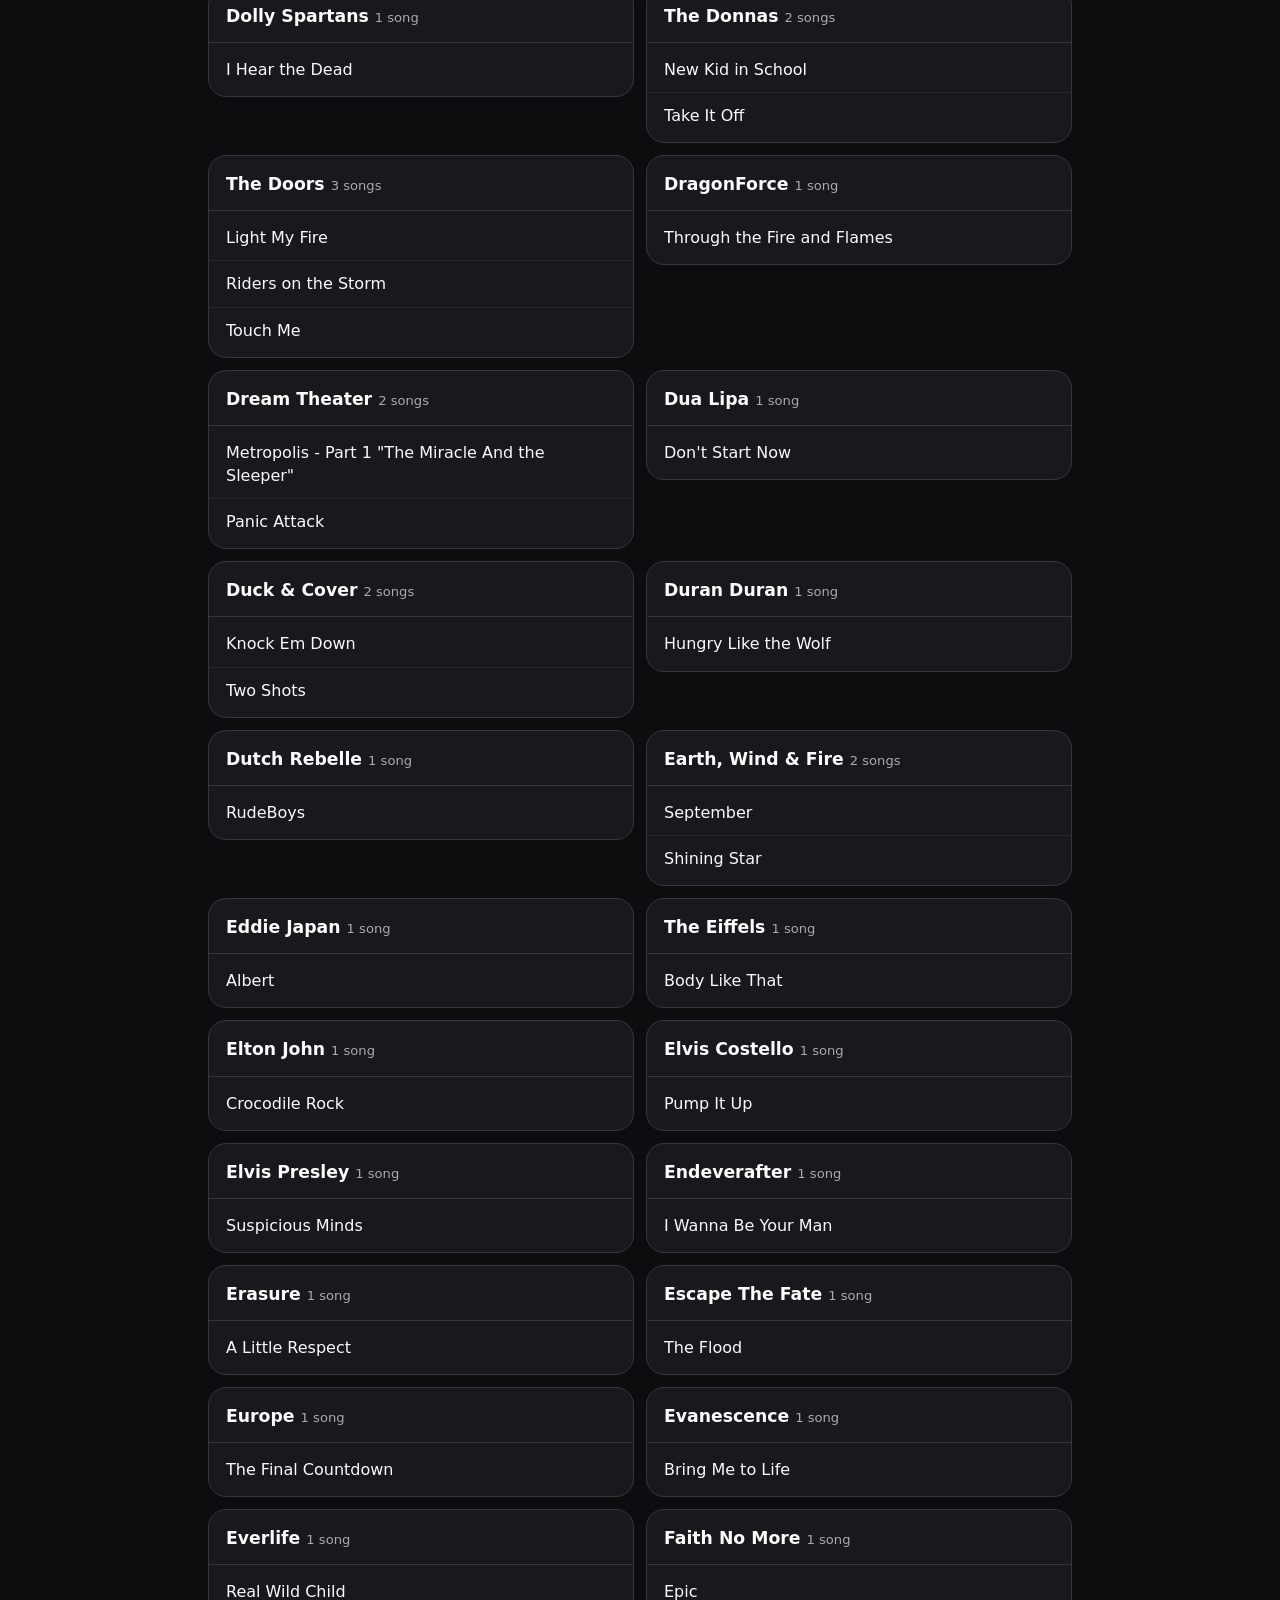
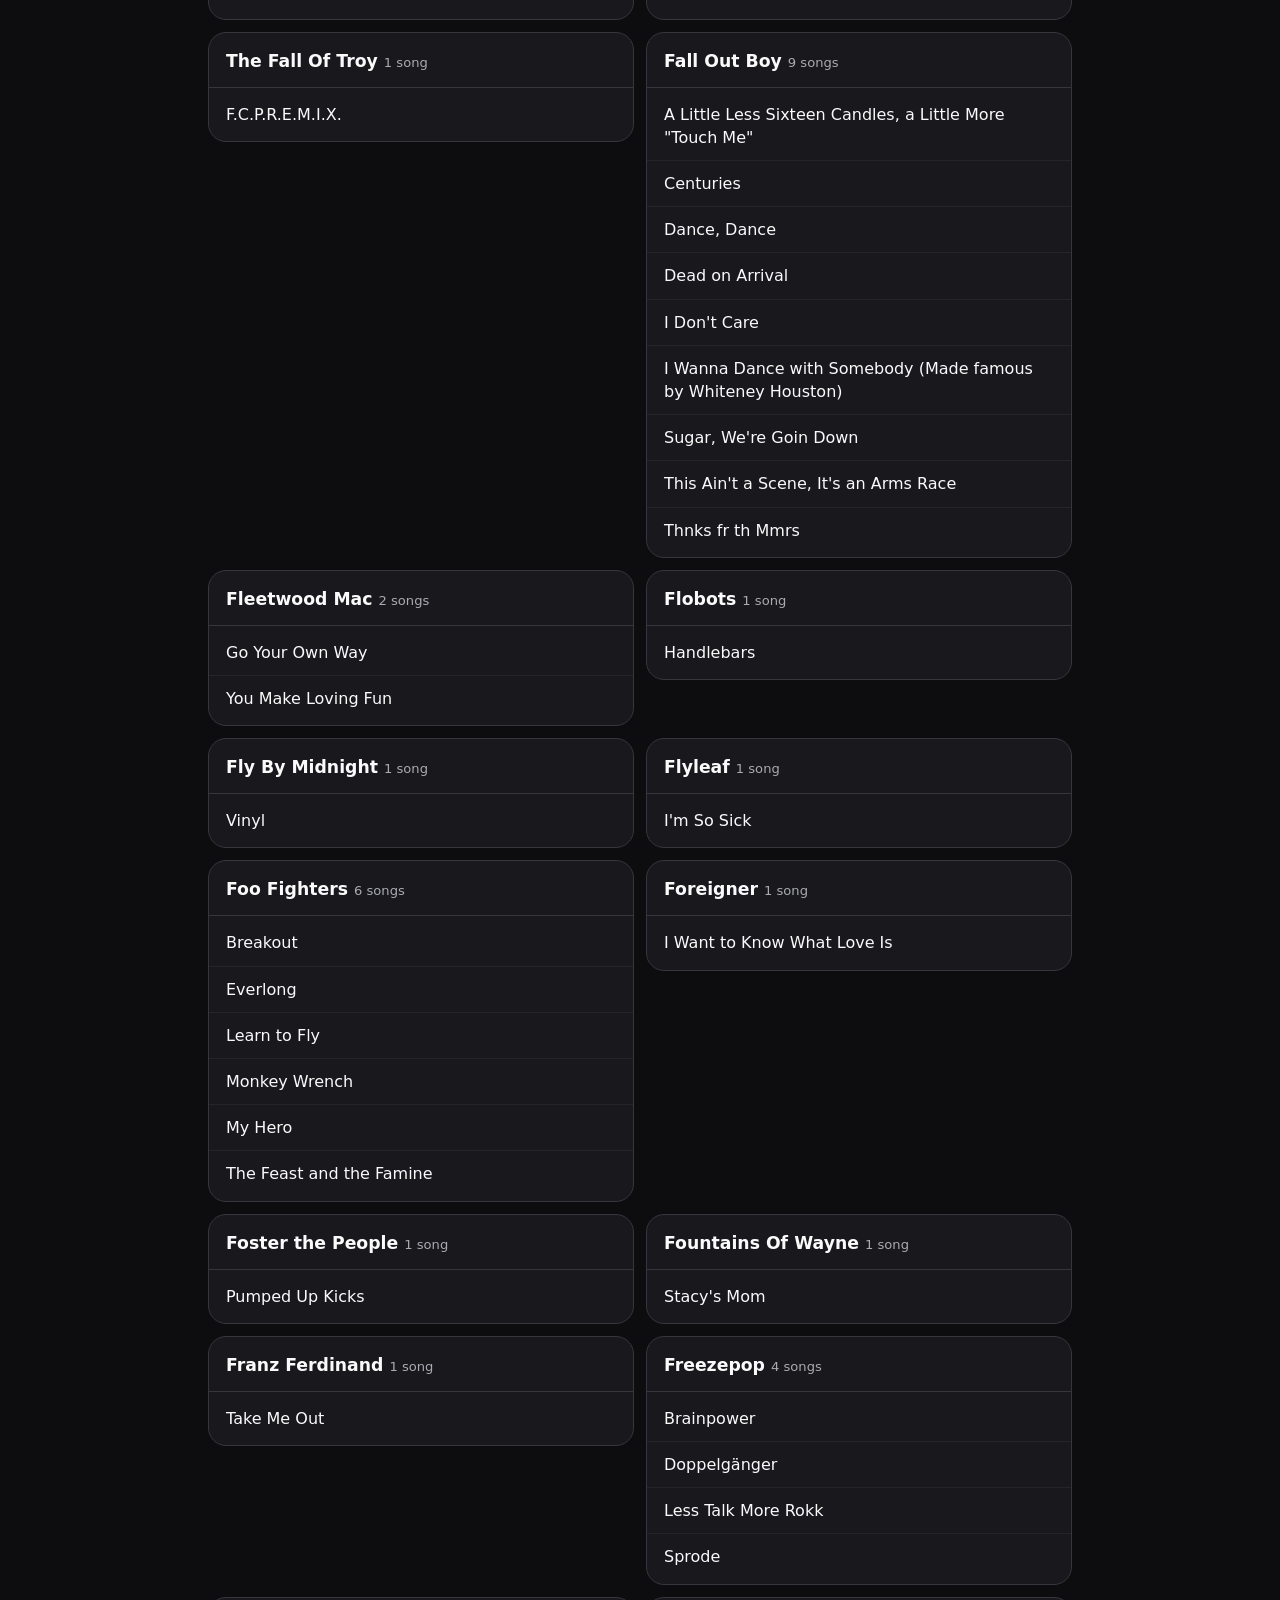
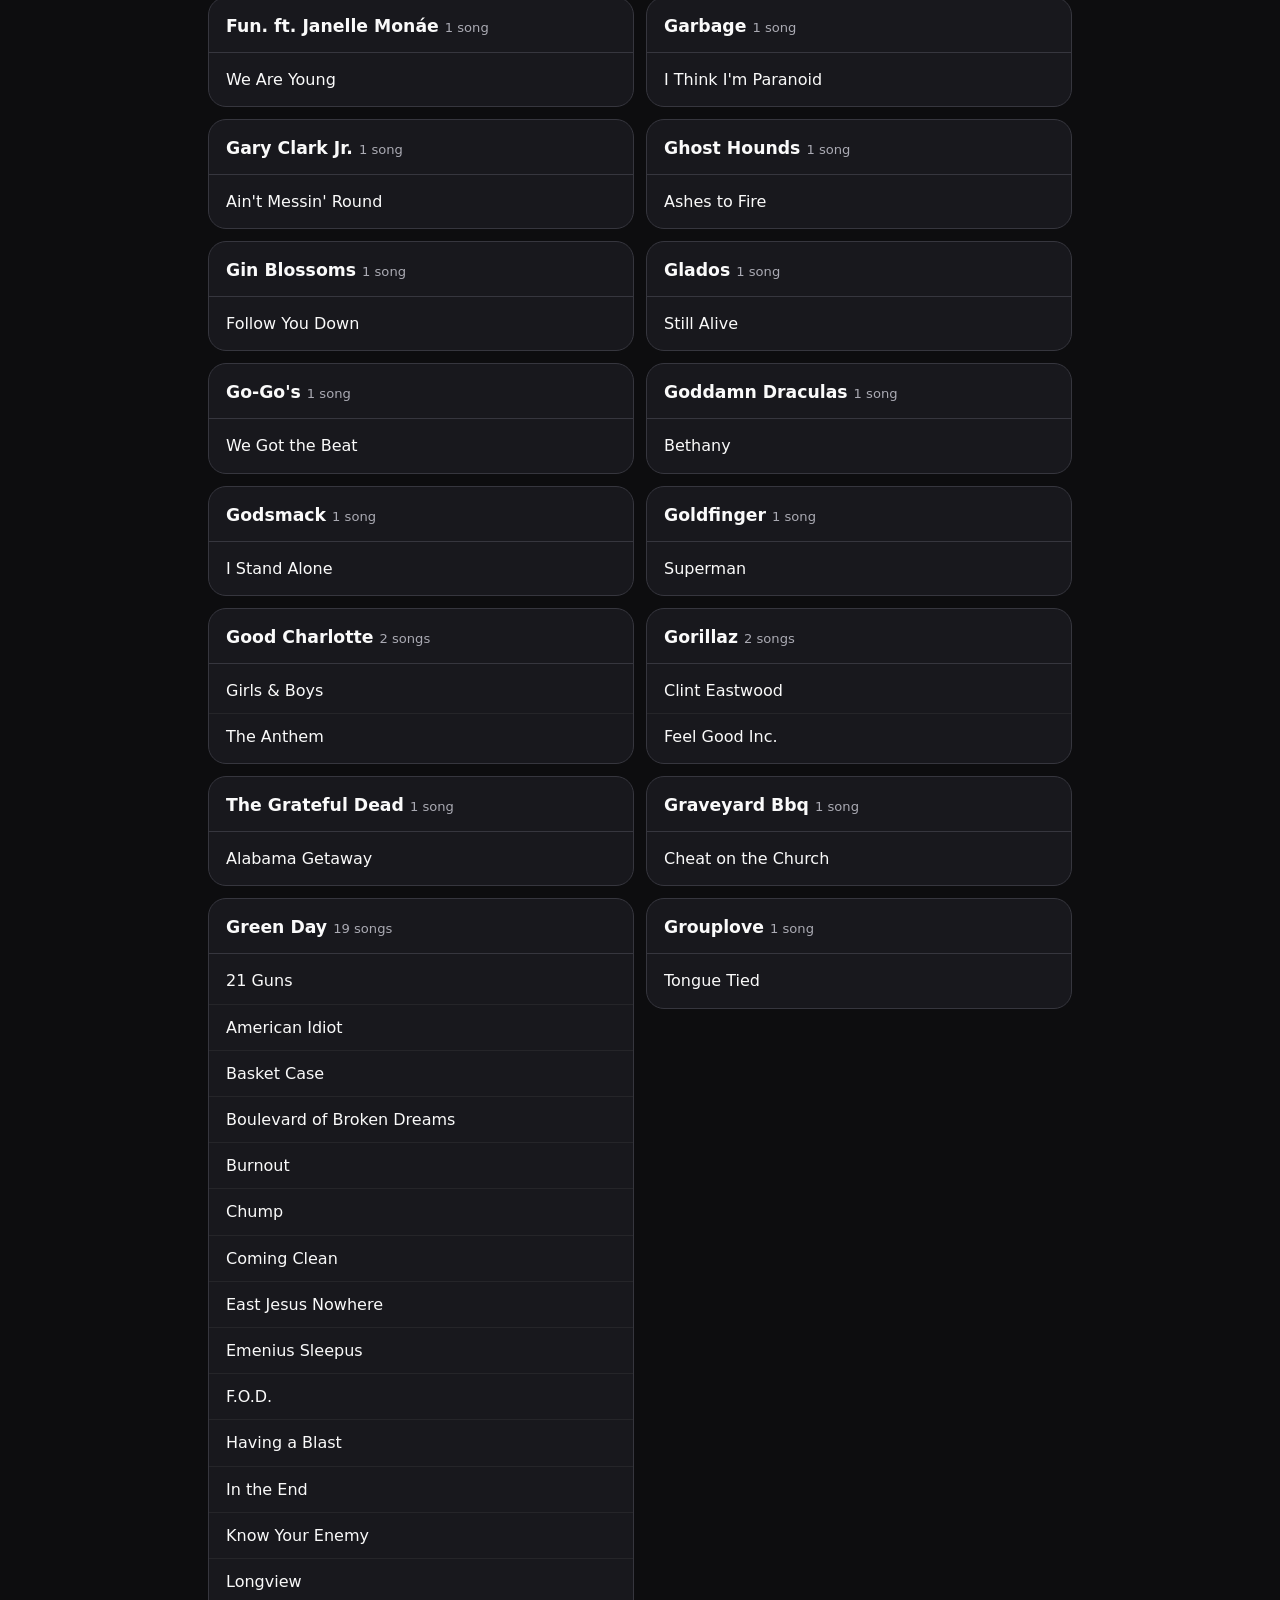
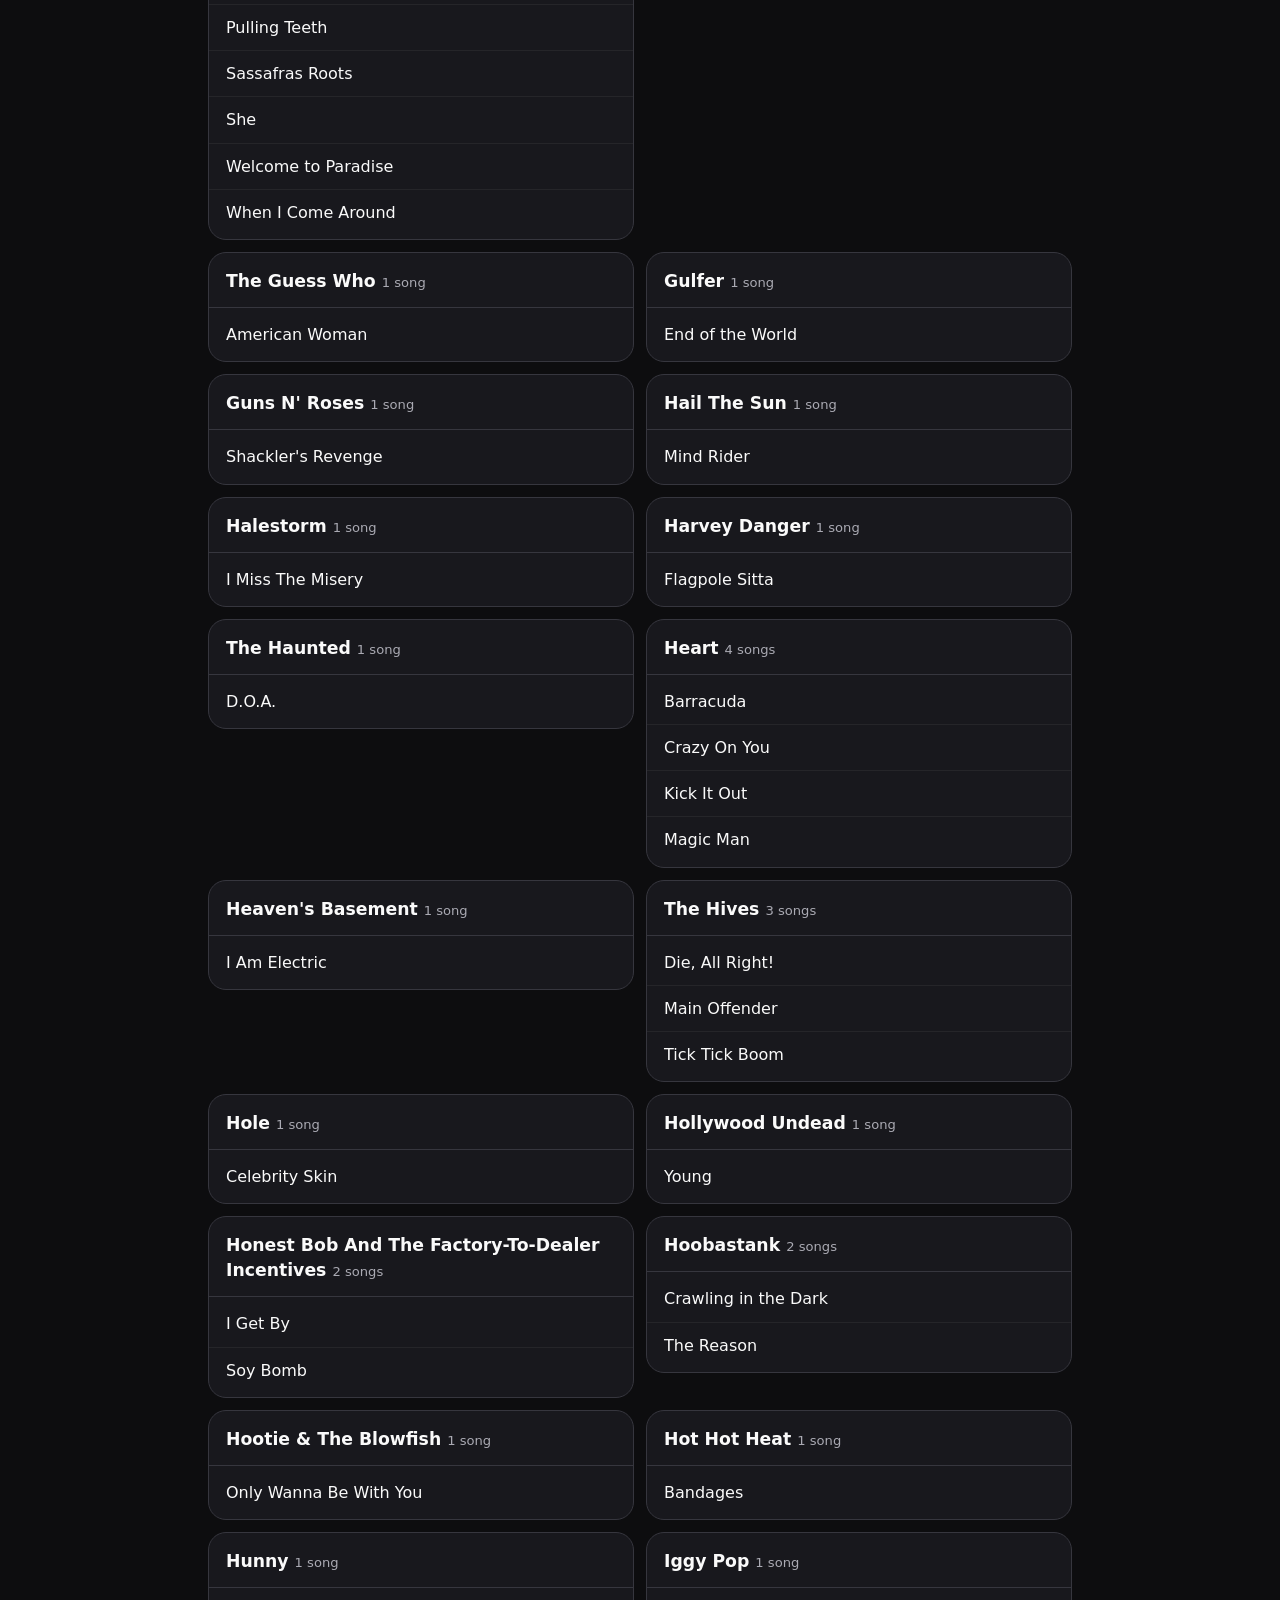
==== commit fc0ce8f0: "Update index.html" ====
--- a/index.html
+++ b/index.html
@@ -1,4 +1,4 @@
 <!doctype html>
 <html lang="en"><head><meta charset="utf-8"><meta name="viewport" content="width=device-width,initial-scale=1,viewport-fit=cover"><meta name="theme-color" content="#111111"><meta name="description" content="Search EJ’s Rock Band Jams by song or artist."><title>EJ’s Rock Band Jams</title><link rel="stylesheet" href="styles.css"></head>
-<body><header class="hero"><div class="shell"><p class="eyebrow">KARAOKE-STYLE SONG CATALOG</p><h1>EJ’S ROCK BAND JAMS</h1><p class="subtitle"><span id="songCount">0</span> songs · <span id="artistCount">0</span> artists</p></div></header>
-<main class="shell"><section class="controls"><div class="search"><span>⌕</span><input id="search" type="search" placeholder="Search song or artist…" aria-label="Search song or artist"><button id="clear" aria-label="Clear search">×</button></div><div class="toolbar"><button id="artists" class="active">Artists</button><button id="titles">Songs</button><button id="random">Random song</button></div><nav id="letters" aria-label="Browse by letter"></nav></section><p id="status" class="status"></p><section id="results" class="results"></section><section id="empty" class="empty" hidden><h2>No matches found</h2><p>Try a shorter title or artist name.</p></section></main><button id="top" class="top" aria-label="Back to top">↑</button><footer class="shell">Search by song or artist. Works on phones, tablets, and computers.</footer><script src="songs.js"></script><script src="app.js"></script></body></html>+<body><header class="hero"><div class="shell"><p class="eyebrow">YES ITS ALOTTT OF SONGS</p><h1>EJ’S ROCK BAND JAMS</h1><p class="subtitle"><span id="songCount">0</span> songs · <span id="artistCount">0</span> artists</p></div></header>
+<main class="shell"><section class="controls"><div class="search"><span>⌕</span><input id="search" type="search" placeholder="Search song or artist…" aria-label="Search song or artist"><button id="clear" aria-label="Clear search">×</button></div><div class="toolbar"><button id="artists" class="active">Artists</button><button id="titles">Songs</button><button id="random">Random song</button></div><nav id="letters" aria-label="Browse by letter"></nav></section><p id="status" class="status"></p><section id="results" class="results"></section><section id="empty" class="empty" hidden><h2>No matches found</h2><p>Try a shorter title or artist name.</p></section></main><button id="top" class="top" aria-label="Back to top">↑</button><footer class="shell">Search by song or artist. Works on phones, tablets, and computers.</footer><script src="songs.js"></script><script src="app.js"></script></body></html>
